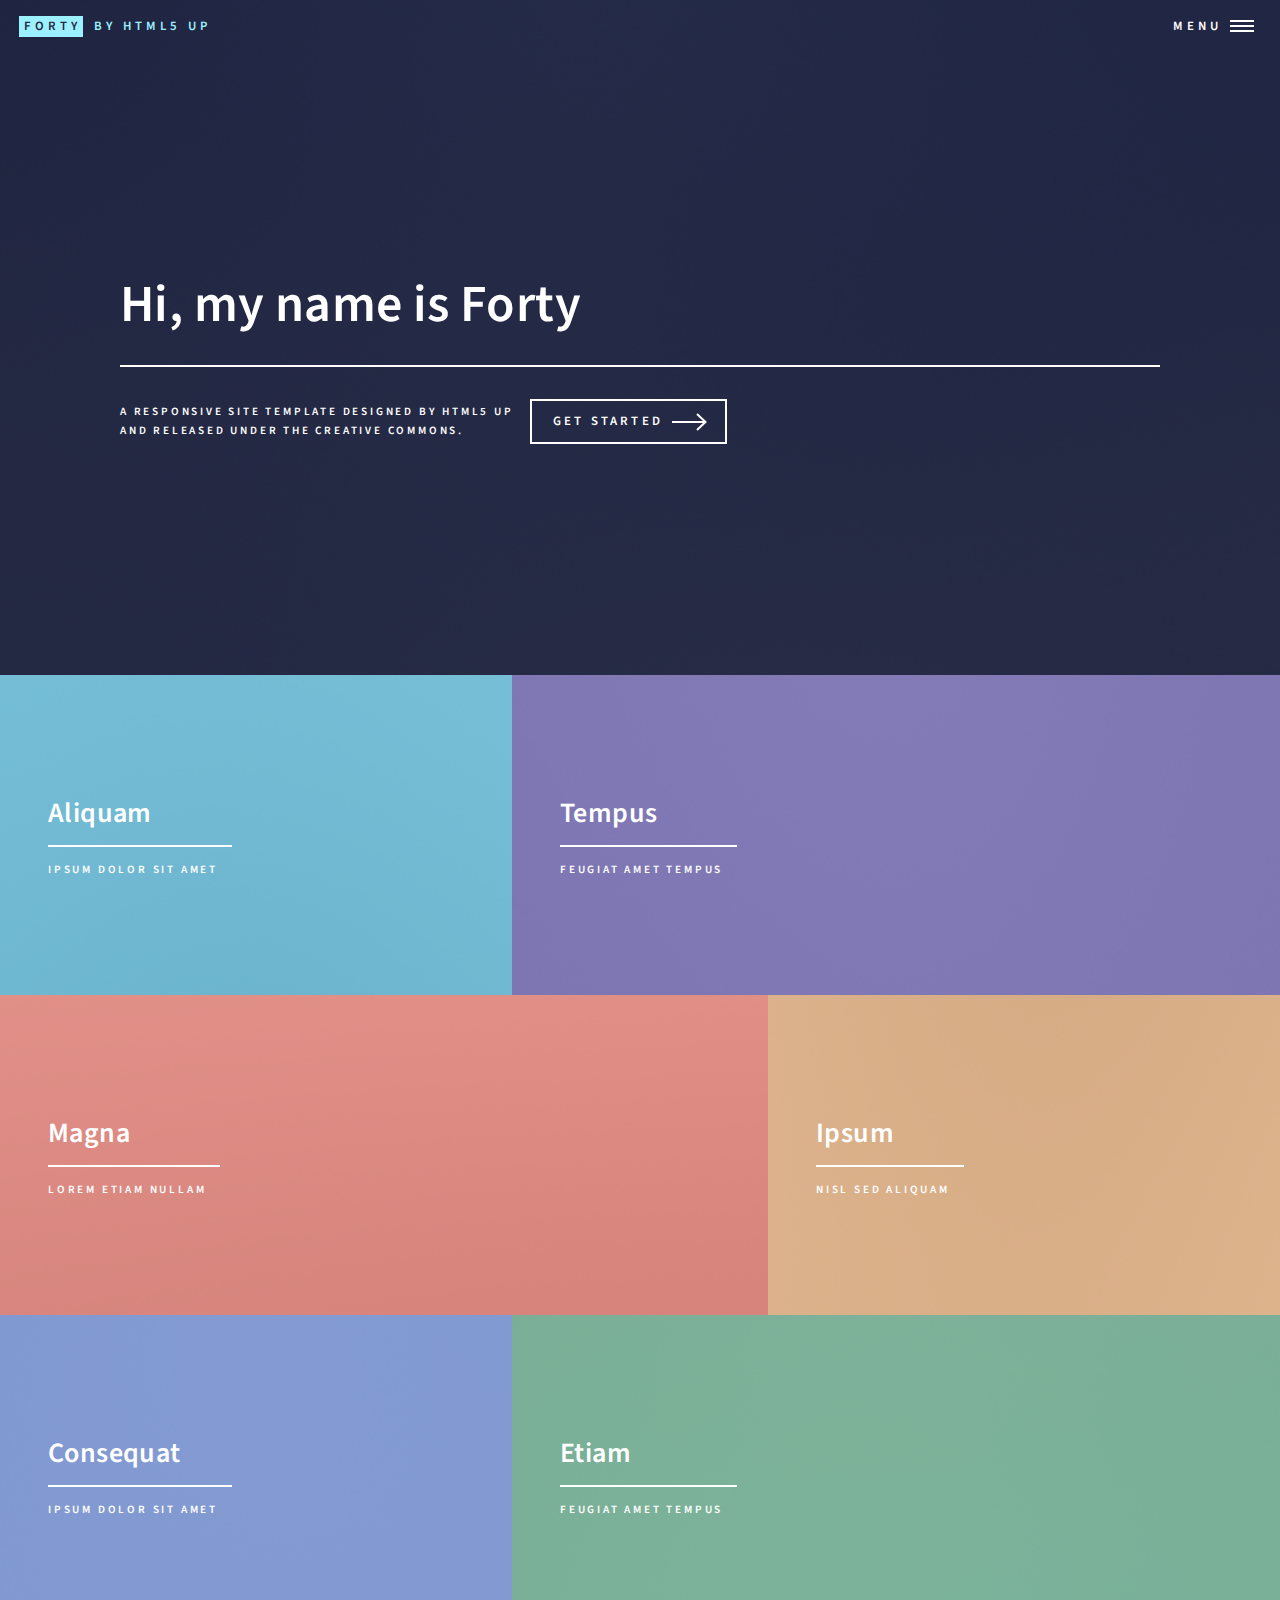
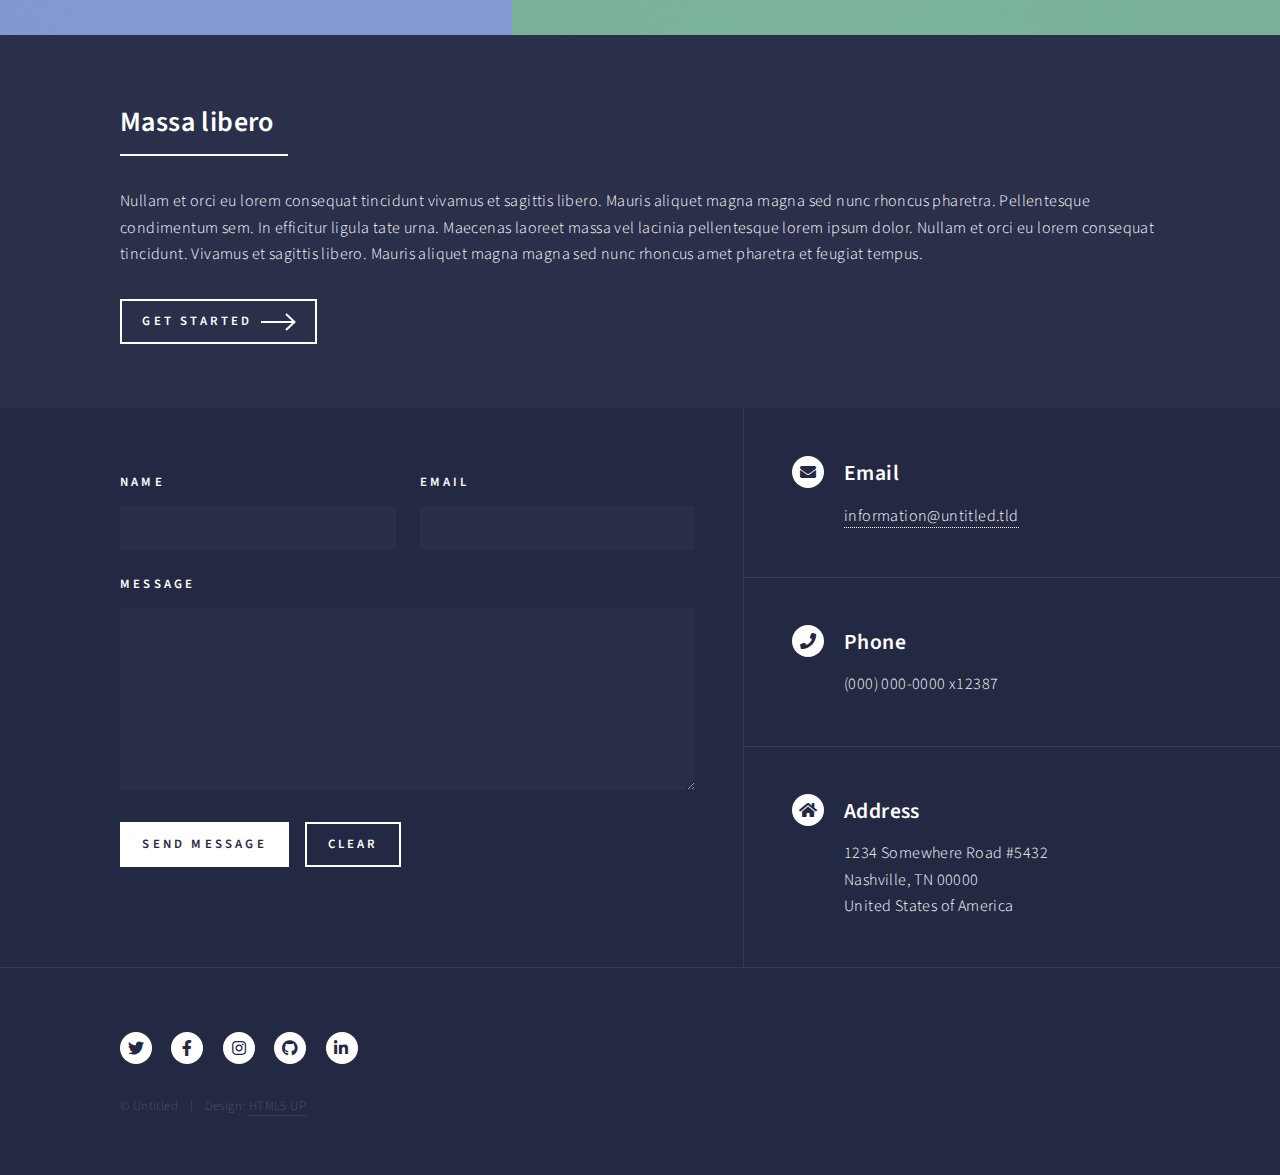
==== index.html @ 4ba2cfd0 "Add files via upload" ====
<!DOCTYPE HTML>
<!--
	Forty by HTML5 UP
	html5up.net | @ajlkn
	Free for personal and commercial use under the CCA 3.0 license (html5up.net/license)
-->
<html>
	<head>
		<title>Forty by HTML5 UP</title>
		<meta charset="utf-8" />
		<meta name="viewport" content="width=device-width, initial-scale=1, user-scalable=no" />
		<link rel="stylesheet" href="assets/css/main.css" />
		<noscript><link rel="stylesheet" href="assets/css/noscript.css" /></noscript>
	</head>
	<body class="is-preload">

		<!-- Wrapper -->
			<div id="wrapper">

				<!-- Header -->
					<header id="header" class="alt">
						<a href="index.html" class="logo"><strong>Forty</strong> <span>by HTML5 UP</span></a>
						<nav>
							<a href="#menu">Menu</a>
						</nav>
					</header>

				<!-- Menu -->
					<nav id="menu">
						<ul class="links">
							<li><a href="index.html">Home</a></li>
							<li><a href="landing.html">Landing</a></li>
							<li><a href="generic.html">Generic</a></li>
							<li><a href="elements.html">Elements</a></li>
						</ul>
						<ul class="actions stacked">
							<li><a href="#" class="button primary fit">Get Started</a></li>
							<li><a href="#" class="button fit">Log In</a></li>
						</ul>
					</nav>

				<!-- Banner -->
					<section id="banner" class="major">
						<div class="inner">
							<header class="major">
								<h1>Hi, my name is Forty</h1>
							</header>
							<div class="content">
								<p>A responsive site template designed by HTML5 UP<br />
								and released under the Creative Commons.</p>
								<ul class="actions">
									<li><a href="#one" class="button next scrolly">Get Started</a></li>
								</ul>
							</div>
						</div>
					</section>

				<!-- Main -->
					<div id="main">

						<!-- One -->
							<section id="one" class="tiles">
								<article>
									<span class="image">
										<img src="images/pic01.jpg" alt="" />
									</span>
									<header class="major">
										<h3><a href="landing.html" class="link">Aliquam</a></h3>
										<p>Ipsum dolor sit amet</p>
									</header>
								</article>
								<article>
									<span class="image">
										<img src="images/pic02.jpg" alt="" />
									</span>
									<header class="major">
										<h3><a href="landing.html" class="link">Tempus</a></h3>
										<p>feugiat amet tempus</p>
									</header>
								</article>
								<article>
									<span class="image">
										<img src="images/pic03.jpg" alt="" />
									</span>
									<header class="major">
										<h3><a href="landing.html" class="link">Magna</a></h3>
										<p>Lorem etiam nullam</p>
									</header>
								</article>
								<article>
									<span class="image">
										<img src="images/pic04.jpg" alt="" />
									</span>
									<header class="major">
										<h3><a href="landing.html" class="link">Ipsum</a></h3>
										<p>Nisl sed aliquam</p>
									</header>
								</article>
								<article>
									<span class="image">
										<img src="images/pic05.jpg" alt="" />
									</span>
									<header class="major">
										<h3><a href="landing.html" class="link">Consequat</a></h3>
										<p>Ipsum dolor sit amet</p>
									</header>
								</article>
								<article>
									<span class="image">
										<img src="images/pic06.jpg" alt="" />
									</span>
									<header class="major">
										<h3><a href="landing.html" class="link">Etiam</a></h3>
										<p>Feugiat amet tempus</p>
									</header>
								</article>
							</section>

						<!-- Two -->
							<section id="two">
								<div class="inner">
									<header class="major">
										<h2>Massa libero</h2>
									</header>
									<p>Nullam et orci eu lorem consequat tincidunt vivamus et sagittis libero. Mauris aliquet magna magna sed nunc rhoncus pharetra. Pellentesque condimentum sem. In efficitur ligula tate urna. Maecenas laoreet massa vel lacinia pellentesque lorem ipsum dolor. Nullam et orci eu lorem consequat tincidunt. Vivamus et sagittis libero. Mauris aliquet magna magna sed nunc rhoncus amet pharetra et feugiat tempus.</p>
									<ul class="actions">
										<li><a href="landing.html" class="button next">Get Started</a></li>
									</ul>
								</div>
							</section>

					</div>

				<!-- Contact -->
					<section id="contact">
						<div class="inner">
							<section>
								<form method="post" action="#">
									<div class="fields">
										<div class="field half">
											<label for="name">Name</label>
											<input type="text" name="name" id="name" />
										</div>
										<div class="field half">
											<label for="email">Email</label>
											<input type="text" name="email" id="email" />
										</div>
										<div class="field">
											<label for="message">Message</label>
											<textarea name="message" id="message" rows="6"></textarea>
										</div>
									</div>
									<ul class="actions">
										<li><input type="submit" value="Send Message" class="primary" /></li>
										<li><input type="reset" value="Clear" /></li>
									</ul>
								</form>
							</section>
							<section class="split">
								<section>
									<div class="contact-method">
										<span class="icon solid alt fa-envelope"></span>
										<h3>Email</h3>
										<a href="#">information@untitled.tld</a>
									</div>
								</section>
								<section>
									<div class="contact-method">
										<span class="icon solid alt fa-phone"></span>
										<h3>Phone</h3>
										<span>(000) 000-0000 x12387</span>
									</div>
								</section>
								<section>
									<div class="contact-method">
										<span class="icon solid alt fa-home"></span>
										<h3>Address</h3>
										<span>1234 Somewhere Road #5432<br />
										Nashville, TN 00000<br />
										United States of America</span>
									</div>
								</section>
							</section>
						</div>
					</section>

				<!-- Footer -->
					<footer id="footer">
						<div class="inner">
							<ul class="icons">
								<li><a href="#" class="icon brands alt fa-twitter"><span class="label">Twitter</span></a></li>
								<li><a href="#" class="icon brands alt fa-facebook-f"><span class="label">Facebook</span></a></li>
								<li><a href="#" class="icon brands alt fa-instagram"><span class="label">Instagram</span></a></li>
								<li><a href="#" class="icon brands alt fa-github"><span class="label">GitHub</span></a></li>
								<li><a href="#" class="icon brands alt fa-linkedin-in"><span class="label">LinkedIn</span></a></li>
							</ul>
							<ul class="copyright">
								<li>&copy; Untitled</li><li>Design: <a href="https://html5up.net">HTML5 UP</a></li>
							</ul>
						</div>
					</footer>

			</div>

		<!-- Scripts -->
			<script src="assets/js/jquery.min.js"></script>
			<script src="assets/js/jquery.scrolly.min.js"></script>
			<script src="assets/js/jquery.scrollex.min.js"></script>
			<script src="assets/js/browser.min.js"></script>
			<script src="assets/js/breakpoints.min.js"></script>
			<script src="assets/js/util.js"></script>
			<script src="assets/js/main.js"></script>

	</body>
</html>
---- assets/css/main.css ----
@import url(fontawesome-all.min.css);
@import url("https://fonts.googleapis.com/css?family=Source+Sans+Pro:300,300italic,600,600italic");

/*
	Forty by HTML5 UP
	html5up.net | @ajlkn
	Free for personal and commercial use under the CCA 3.0 license (html5up.net/license)
*/

html, body, div, span, applet, object,
iframe, h1, h2, h3, h4, h5, h6, p, blockquote,
pre, a, abbr, acronym, address, big, cite,
code, del, dfn, em, img, ins, kbd, q, s, samp,
small, strike, strong, sub, sup, tt, var, b,
u, i, center, dl, dt, dd, ol, ul, li, fieldset,
form, label, legend, table, caption, tbody,
tfoot, thead, tr, th, td, article, aside,
canvas, details, embed, figure, figcaption,
footer, header, hgroup, menu, nav, output, ruby,
section, summary, time, mark, audio, video {
	margin: 0;
	padding: 0;
	border: 0;
	font-size: 100%;
	font: inherit;
	vertical-align: baseline;}

article, aside, details, figcaption, figure,
footer, header, hgroup, menu, nav, section {
	display: block;}

body {
	line-height: 1;
}

ol, ul {
	list-style: none;
}

blockquote, q {
	quotes: none;
}

	blockquote:before, blockquote:after, q:before, q:after {
		content: '';
		content: none;
	}

table {
	border-collapse: collapse;
	border-spacing: 0;
}

body {
	-webkit-text-size-adjust: none;
}

mark {
	background-color: transparent;
	color: inherit;
}

input::-moz-focus-inner {
	border: 0;
	padding: 0;
}

input, select, textarea {
	-moz-appearance: none;
	-webkit-appearance: none;
	-ms-appearance: none;
	appearance: none;
}

/* Basic */

	@-ms-viewport {
		width: device-width;
	}

	body {
		-ms-overflow-style: scrollbar;
	}

	@media screen and (max-width: 480px) {

		html, body {
			min-width: 320px;
		}

	}

	html {
		box-sizing: border-box;
	}

	*, *:before, *:after {
		box-sizing: inherit;
	}

	body {
		background: #242943;
	}

		body.is-preload *, body.is-preload *:before, body.is-preload *:after {
			-moz-animation: none !important;
			-webkit-animation: none !important;
			-ms-animation: none !important;
			animation: none !important;
			-moz-transition: none !important;
			-webkit-transition: none !important;
			-ms-transition: none !important;
			transition: none !important;
		}

/* Type */

	body, input, select, textarea {
		color: #ffffff;
		font-family: "Source Sans Pro", Helvetica, sans-serif;
		font-size: 17pt;
		font-weight: 300;
		letter-spacing: 0.025em;
		line-height: 1.65;
	}

		@media screen and (max-width: 1680px) {

			body, input, select, textarea {
				font-size: 14pt;
			}

		}

		@media screen and (max-width: 1280px) {

			body, input, select, textarea {
				font-size: 12pt;
			}

		}

		@media screen and (max-width: 360px) {

			body, input, select, textarea {
				font-size: 11pt;
			}

		}

	a {
		-moz-transition: color 0.2s ease-in-out, border-bottom-color 0.2s ease-in-out;
		-webkit-transition: color 0.2s ease-in-out, border-bottom-color 0.2s ease-in-out;
		-ms-transition: color 0.2s ease-in-out, border-bottom-color 0.2s ease-in-out;
		transition: color 0.2s ease-in-out, border-bottom-color 0.2s ease-in-out;
		border-bottom: dotted 1px;
		color: inherit;
		text-decoration: none;
	}

		a:hover {
			border-bottom-color: transparent;
			color: #9bf1ff !important;
		}

		a:active {
			color: #53e3fb !important;
		}

	strong, b {
		color: #ffffff;
		font-weight: 600;
	}

	em, i {
		font-style: italic;
	}

	p {
		margin: 0 0 2em 0;
	}

	h1, h2, h3, h4, h5, h6 {
		color: #ffffff;
		font-weight: 600;
		line-height: 1.65;
		margin: 0 0 1em 0;
	}

		h1 a, h2 a, h3 a, h4 a, h5 a, h6 a {
			color: inherit;
			border-bottom: 0;
		}

	h1 {
		font-size: 2.5em;
	}

	h2 {
		font-size: 1.75em;
	}

	h3 {
		font-size: 1.35em;
	}

	h4 {
		font-size: 1.1em;
	}

	h5 {
		font-size: 0.9em;
	}

	h6 {
		font-size: 0.7em;
	}

	@media screen and (max-width: 736px) {

		h1 {
			font-size: 2em;
		}

		h2 {
			font-size: 1.5em;
		}

		h3 {
			font-size: 1.25em;
		}

	}

	sub {
		font-size: 0.8em;
		position: relative;
		top: 0.5em;
	}

	sup {
		font-size: 0.8em;
		position: relative;
		top: -0.5em;
	}

	blockquote {
		border-left: solid 4px rgba(212, 212, 255, 0.1);
		font-style: italic;
		margin: 0 0 2em 0;
		padding: 0.5em 0 0.5em 2em;
	}

	code {
		background: rgba(212, 212, 255, 0.035);
		font-family: "Courier New", monospace;
		font-size: 0.9em;
		margin: 0 0.25em;
		padding: 0.25em 0.65em;
	}

	pre {
		-webkit-overflow-scrolling: touch;
		font-family: "Courier New", monospace;
		font-size: 0.9em;
		margin: 0 0 2em 0;
	}

		pre code {
			display: block;
			line-height: 1.75;
			padding: 1em 1.5em;
			overflow-x: auto;
		}

	hr {
		border: 0;
		border-bottom: solid 1px rgba(212, 212, 255, 0.1);
		margin: 2em 0;
	}

		hr.major {
			margin: 3em 0;
		}

	.align-left {
		text-align: left;
	}

	.align-center {
		text-align: center;
	}

	.align-right {
		text-align: right;
	}

/* Row */

	.row {
		display: flex;
		flex-wrap: wrap;
		box-sizing: border-box;
		align-items: stretch;
	}

		.row > * {
			box-sizing: border-box;
		}

		.row.gtr-uniform > * > :last-child {
			margin-bottom: 0;
		}

		.row.aln-left {
			justify-content: flex-start;
		}

		.row.aln-center {
			justify-content: center;
		}

		.row.aln-right {
			justify-content: flex-end;
		}

		.row.aln-top {
			align-items: flex-start;
		}

		.row.aln-middle {
			align-items: center;
		}

		.row.aln-bottom {
			align-items: flex-end;
		}

		.row > .imp {
			order: -1;
		}

		.row > .col-1 {
			width: 8.33333%;
		}

		.row > .off-1 {
			margin-left: 8.33333%;
		}

		.row > .col-2 {
			width: 16.66667%;
		}

		.row > .off-2 {
			margin-left: 16.66667%;
		}

		.row > .col-3 {
			width: 25%;
		}

		.row > .off-3 {
			margin-left: 25%;
		}

		.row > .col-4 {
			width: 33.33333%;
		}

		.row > .off-4 {
			margin-left: 33.33333%;
		}

		.row > .col-5 {
			width: 41.66667%;
		}

		.row > .off-5 {
			margin-left: 41.66667%;
		}

		.row > .col-6 {
			width: 50%;
		}

		.row > .off-6 {
			margin-left: 50%;
		}

		.row > .col-7 {
			width: 58.33333%;
		}

		.row > .off-7 {
			margin-left: 58.33333%;
		}

		.row > .col-8 {
			width: 66.66667%;
		}

		.row > .off-8 {
			margin-left: 66.66667%;
		}

		.row > .col-9 {
			width: 75%;
		}

		.row > .off-9 {
			margin-left: 75%;
		}

		.row > .col-10 {
			width: 83.33333%;
		}

		.row > .off-10 {
			margin-left: 83.33333%;
		}

		.row > .col-11 {
			width: 91.66667%;
		}

		.row > .off-11 {
			margin-left: 91.66667%;
		}

		.row > .col-12 {
			width: 100%;
		}

		.row > .off-12 {
			margin-left: 100%;
		}

		.row.gtr-0 {
			margin-top: 0;
			margin-left: 0em;
		}

			.row.gtr-0 > * {
				padding: 0 0 0 0em;
			}

			.row.gtr-0.gtr-uniform {
				margin-top: 0em;
			}

				.row.gtr-0.gtr-uniform > * {
					padding-top: 0em;
				}

		.row.gtr-25 {
			margin-top: 0;
			margin-left: -0.5em;
		}

			.row.gtr-25 > * {
				padding: 0 0 0 0.5em;
			}

			.row.gtr-25.gtr-uniform {
				margin-top: -0.5em;
			}

				.row.gtr-25.gtr-uniform > * {
					padding-top: 0.5em;
				}

		.row.gtr-50 {
			margin-top: 0;
			margin-left: -1em;
		}

			.row.gtr-50 > * {
				padding: 0 0 0 1em;
			}

			.row.gtr-50.gtr-uniform {
				margin-top: -1em;
			}

				.row.gtr-50.gtr-uniform > * {
					padding-top: 1em;
				}

		.row {
			margin-top: 0;
			margin-left: -2em;
		}

			.row > * {
				padding: 0 0 0 2em;
			}

			.row.gtr-uniform {
				margin-top: -2em;
			}

				.row.gtr-uniform > * {
					padding-top: 2em;
				}

		.row.gtr-150 {
			margin-top: 0;
			margin-left: -3em;
		}

			.row.gtr-150 > * {
				padding: 0 0 0 3em;
			}

			.row.gtr-150.gtr-uniform {
				margin-top: -3em;
			}

				.row.gtr-150.gtr-uniform > * {
					padding-top: 3em;
				}

		.row.gtr-200 {
			margin-top: 0;
			margin-left: -4em;
		}

			.row.gtr-200 > * {
				padding: 0 0 0 4em;
			}

			.row.gtr-200.gtr-uniform {
				margin-top: -4em;
			}

				.row.gtr-200.gtr-uniform > * {
					padding-top: 4em;
				}

		@media screen and (max-width: 1680px) {

			.row {
				display: flex;
				flex-wrap: wrap;
				box-sizing: border-box;
				align-items: stretch;
			}

				.row > * {
					box-sizing: border-box;
				}

				.row.gtr-uniform > * > :last-child {
					margin-bottom: 0;
				}

				.row.aln-left {
					justify-content: flex-start;
				}

				.row.aln-center {
					justify-content: center;
				}

				.row.aln-right {
					justify-content: flex-end;
				}

				.row.aln-top {
					align-items: flex-start;
				}

				.row.aln-middle {
					align-items: center;
				}

				.row.aln-bottom {
					align-items: flex-end;
				}

				.row > .imp-xlarge {
					order: -1;
				}

				.row > .col-1-xlarge {
					width: 8.33333%;
				}

				.row > .off-1-xlarge {
					margin-left: 8.33333%;
				}

				.row > .col-2-xlarge {
					width: 16.66667%;
				}

				.row > .off-2-xlarge {
					margin-left: 16.66667%;
				}

				.row > .col-3-xlarge {
					width: 25%;
				}

				.row > .off-3-xlarge {
					margin-left: 25%;
				}

				.row > .col-4-xlarge {
					width: 33.33333%;
				}

				.row > .off-4-xlarge {
					margin-left: 33.33333%;
				}

				.row > .col-5-xlarge {
					width: 41.66667%;
				}

				.row > .off-5-xlarge {
					margin-left: 41.66667%;
				}

				.row > .col-6-xlarge {
					width: 50%;
				}

				.row > .off-6-xlarge {
					margin-left: 50%;
				}

				.row > .col-7-xlarge {
					width: 58.33333%;
				}

				.row > .off-7-xlarge {
					margin-left: 58.33333%;
				}

				.row > .col-8-xlarge {
					width: 66.66667%;
				}

				.row > .off-8-xlarge {
					margin-left: 66.66667%;
				}

				.row > .col-9-xlarge {
					width: 75%;
				}

				.row > .off-9-xlarge {
					margin-left: 75%;
				}

				.row > .col-10-xlarge {
					width: 83.33333%;
				}

				.row > .off-10-xlarge {
					margin-left: 83.33333%;
				}

				.row > .col-11-xlarge {
					width: 91.66667%;
				}

				.row > .off-11-xlarge {
					margin-left: 91.66667%;
				}

				.row > .col-12-xlarge {
					width: 100%;
				}

				.row > .off-12-xlarge {
					margin-left: 100%;
				}

				.row.gtr-0 {
					margin-top: 0;
					margin-left: 0em;
				}

					.row.gtr-0 > * {
						padding: 0 0 0 0em;
					}

					.row.gtr-0.gtr-uniform {
						margin-top: 0em;
					}

						.row.gtr-0.gtr-uniform > * {
							padding-top: 0em;
						}

				.row.gtr-25 {
					margin-top: 0;
					margin-left: -0.5em;
				}

					.row.gtr-25 > * {
						padding: 0 0 0 0.5em;
					}

					.row.gtr-25.gtr-uniform {
						margin-top: -0.5em;
					}

						.row.gtr-25.gtr-uniform > * {
							padding-top: 0.5em;
						}

				.row.gtr-50 {
					margin-top: 0;
					margin-left: -1em;
				}

					.row.gtr-50 > * {
						padding: 0 0 0 1em;
					}

					.row.gtr-50.gtr-uniform {
						margin-top: -1em;
					}

						.row.gtr-50.gtr-uniform > * {
							padding-top: 1em;
						}

				.row {
					margin-top: 0;
					margin-left: -2em;
				}

					.row > * {
						padding: 0 0 0 2em;
					}

					.row.gtr-uniform {
						margin-top: -2em;
					}

						.row.gtr-uniform > * {
							padding-top: 2em;
						}

				.row.gtr-150 {
					margin-top: 0;
					margin-left: -3em;
				}

					.row.gtr-150 > * {
						padding: 0 0 0 3em;
					}

					.row.gtr-150.gtr-uniform {
						margin-top: -3em;
					}

						.row.gtr-150.gtr-uniform > * {
							padding-top: 3em;
						}

				.row.gtr-200 {
					margin-top: 0;
					margin-left: -4em;
				}

					.row.gtr-200 > * {
						padding: 0 0 0 4em;
					}

					.row.gtr-200.gtr-uniform {
						margin-top: -4em;
					}

						.row.gtr-200.gtr-uniform > * {
							padding-top: 4em;
						}

		}

		@media screen and (max-width: 1280px) {

			.row {
				display: flex;
				flex-wrap: wrap;
				box-sizing: border-box;
				align-items: stretch;
			}

				.row > * {
					box-sizing: border-box;
				}

				.row.gtr-uniform > * > :last-child {
					margin-bottom: 0;
				}

				.row.aln-left {
					justify-content: flex-start;
				}

				.row.aln-center {
					justify-content: center;
				}

				.row.aln-right {
					justify-content: flex-end;
				}

				.row.aln-top {
					align-items: flex-start;
				}

				.row.aln-middle {
					align-items: center;
				}

				.row.aln-bottom {
					align-items: flex-end;
				}

				.row > .imp-large {
					order: -1;
				}

				.row > .col-1-large {
					width: 8.33333%;
				}

				.row > .off-1-large {
					margin-left: 8.33333%;
				}

				.row > .col-2-large {
					width: 16.66667%;
				}

				.row > .off-2-large {
					margin-left: 16.66667%;
				}

				.row > .col-3-large {
					width: 25%;
				}

				.row > .off-3-large {
					margin-left: 25%;
				}

				.row > .col-4-large {
					width: 33.33333%;
				}

				.row > .off-4-large {
					margin-left: 33.33333%;
				}

				.row > .col-5-large {
					width: 41.66667%;
				}

				.row > .off-5-large {
					margin-left: 41.66667%;
				}

				.row > .col-6-large {
					width: 50%;
				}

				.row > .off-6-large {
					margin-left: 50%;
				}

				.row > .col-7-large {
					width: 58.33333%;
				}

				.row > .off-7-large {
					margin-left: 58.33333%;
				}

				.row > .col-8-large {
					width: 66.66667%;
				}

				.row > .off-8-large {
					margin-left: 66.66667%;
				}

				.row > .col-9-large {
					width: 75%;
				}

				.row > .off-9-large {
					margin-left: 75%;
				}

				.row > .col-10-large {
					width: 83.33333%;
				}

				.row > .off-10-large {
					margin-left: 83.33333%;
				}

				.row > .col-11-large {
					width: 91.66667%;
				}

				.row > .off-11-large {
					margin-left: 91.66667%;
				}

				.row > .col-12-large {
					width: 100%;
				}

				.row > .off-12-large {
					margin-left: 100%;
				}

				.row.gtr-0 {
					margin-top: 0;
					margin-left: 0em;
				}

					.row.gtr-0 > * {
						padding: 0 0 0 0em;
					}

					.row.gtr-0.gtr-uniform {
						margin-top: 0em;
					}

						.row.gtr-0.gtr-uniform > * {
							padding-top: 0em;
						}

				.row.gtr-25 {
					margin-top: 0;
					margin-left: -0.375em;
				}

					.row.gtr-25 > * {
						padding: 0 0 0 0.375em;
					}

					.row.gtr-25.gtr-uniform {
						margin-top: -0.375em;
					}

						.row.gtr-25.gtr-uniform > * {
							padding-top: 0.375em;
						}

				.row.gtr-50 {
					margin-top: 0;
					margin-left: -0.75em;
				}

					.row.gtr-50 > * {
						padding: 0 0 0 0.75em;
					}

					.row.gtr-50.gtr-uniform {
						margin-top: -0.75em;
					}

						.row.gtr-50.gtr-uniform > * {
							padding-top: 0.75em;
						}

				.row {
					margin-top: 0;
					margin-left: -1.5em;
				}

					.row > * {
						padding: 0 0 0 1.5em;
					}

					.row.gtr-uniform {
						margin-top: -1.5em;
					}

						.row.gtr-uniform > * {
							padding-top: 1.5em;
						}

				.row.gtr-150 {
					margin-top: 0;
					margin-left: -2.25em;
				}

					.row.gtr-150 > * {
						padding: 0 0 0 2.25em;
					}

					.row.gtr-150.gtr-uniform {
						margin-top: -2.25em;
					}

						.row.gtr-150.gtr-uniform > * {
							padding-top: 2.25em;
						}

				.row.gtr-200 {
					margin-top: 0;
					margin-left: -3em;
				}

					.row.gtr-200 > * {
						padding: 0 0 0 3em;
					}

					.row.gtr-200.gtr-uniform {
						margin-top: -3em;
					}

						.row.gtr-200.gtr-uniform > * {
							padding-top: 3em;
						}

		}

		@media screen and (max-width: 980px) {

			.row {
				display: flex;
				flex-wrap: wrap;
				box-sizing: border-box;
				align-items: stretch;
			}

				.row > * {
					box-sizing: border-box;
				}

				.row.gtr-uniform > * > :last-child {
					margin-bottom: 0;
				}

				.row.aln-left {
					justify-content: flex-start;
				}

				.row.aln-center {
					justify-content: center;
				}

				.row.aln-right {
					justify-content: flex-end;
				}

				.row.aln-top {
					align-items: flex-start;
				}

				.row.aln-middle {
					align-items: center;
				}

				.row.aln-bottom {
					align-items: flex-end;
				}

				.row > .imp-medium {
					order: -1;
				}

				.row > .col-1-medium {
					width: 8.33333%;
				}

				.row > .off-1-medium {
					margin-left: 8.33333%;
				}

				.row > .col-2-medium {
					width: 16.66667%;
				}

				.row > .off-2-medium {
					margin-left: 16.66667%;
				}

				.row > .col-3-medium {
					width: 25%;
				}

				.row > .off-3-medium {
					margin-left: 25%;
				}

				.row > .col-4-medium {
					width: 33.33333%;
				}

				.row > .off-4-medium {
					margin-left: 33.33333%;
				}

				.row > .col-5-medium {
					width: 41.66667%;
				}

				.row > .off-5-medium {
					margin-left: 41.66667%;
				}

				.row > .col-6-medium {
					width: 50%;
				}

				.row > .off-6-medium {
					margin-left: 50%;
				}

				.row > .col-7-medium {
					width: 58.33333%;
				}

				.row > .off-7-medium {
					margin-left: 58.33333%;
				}

				.row > .col-8-medium {
					width: 66.66667%;
				}

				.row > .off-8-medium {
					margin-left: 66.66667%;
				}

				.row > .col-9-medium {
					width: 75%;
				}

				.row > .off-9-medium {
					margin-left: 75%;
				}

				.row > .col-10-medium {
					width: 83.33333%;
				}

				.row > .off-10-medium {
					margin-left: 83.33333%;
				}

				.row > .col-11-medium {
					width: 91.66667%;
				}

				.row > .off-11-medium {
					margin-left: 91.66667%;
				}

				.row > .col-12-medium {
					width: 100%;
				}

				.row > .off-12-medium {
					margin-left: 100%;
				}

				.row.gtr-0 {
					margin-top: 0;
					margin-left: 0em;
				}

					.row.gtr-0 > * {
						padding: 0 0 0 0em;
					}

					.row.gtr-0.gtr-uniform {
						margin-top: 0em;
					}

						.row.gtr-0.gtr-uniform > * {
							padding-top: 0em;
						}

				.row.gtr-25 {
					margin-top: 0;
					margin-left: -0.375em;
				}

					.row.gtr-25 > * {
						padding: 0 0 0 0.375em;
					}

					.row.gtr-25.gtr-uniform {
						margin-top: -0.375em;
					}

						.row.gtr-25.gtr-uniform > * {
							padding-top: 0.375em;
						}

				.row.gtr-50 {
					margin-top: 0;
					margin-left: -0.75em;
				}

					.row.gtr-50 > * {
						padding: 0 0 0 0.75em;
					}

					.row.gtr-50.gtr-uniform {
						margin-top: -0.75em;
					}

						.row.gtr-50.gtr-uniform > * {
							padding-top: 0.75em;
						}

				.row {
					margin-top: 0;
					margin-left: -1.5em;
				}

					.row > * {
						padding: 0 0 0 1.5em;
					}

					.row.gtr-uniform {
						margin-top: -1.5em;
					}

						.row.gtr-uniform > * {
							padding-top: 1.5em;
						}

				.row.gtr-150 {
					margin-top: 0;
					margin-left: -2.25em;
				}

					.row.gtr-150 > * {
						padding: 0 0 0 2.25em;
					}

					.row.gtr-150.gtr-uniform {
						margin-top: -2.25em;
					}

						.row.gtr-150.gtr-uniform > * {
							padding-top: 2.25em;
						}

				.row.gtr-200 {
					margin-top: 0;
					margin-left: -3em;
				}

					.row.gtr-200 > * {
						padding: 0 0 0 3em;
					}

					.row.gtr-200.gtr-uniform {
						margin-top: -3em;
					}

						.row.gtr-200.gtr-uniform > * {
							padding-top: 3em;
						}

		}

		@media screen and (max-width: 736px) {

			.row {
				display: flex;
				flex-wrap: wrap;
				box-sizing: border-box;
				align-items: stretch;
			}

				.row > * {
					box-sizing: border-box;
				}

				.row.gtr-uniform > * > :last-child {
					margin-bottom: 0;
				}

				.row.aln-left {
					justify-content: flex-start;
				}

				.row.aln-center {
					justify-content: center;
				}

				.row.aln-right {
					justify-content: flex-end;
				}

				.row.aln-top {
					align-items: flex-start;
				}

				.row.aln-middle {
					align-items: center;
				}

				.row.aln-bottom {
					align-items: flex-end;
				}

				.row > .imp-small {
					order: -1;
				}

				.row > .col-1-small {
					width: 8.33333%;
				}

				.row > .off-1-small {
					margin-left: 8.33333%;
				}

				.row > .col-2-small {
					width: 16.66667%;
				}

				.row > .off-2-small {
					margin-left: 16.66667%;
				}

				.row > .col-3-small {
					width: 25%;
				}

				.row > .off-3-small {
					margin-left: 25%;
				}

				.row > .col-4-small {
					width: 33.33333%;
				}

				.row > .off-4-small {
					margin-left: 33.33333%;
				}

				.row > .col-5-small {
					width: 41.66667%;
				}

				.row > .off-5-small {
					margin-left: 41.66667%;
				}

				.row > .col-6-small {
					width: 50%;
				}

				.row > .off-6-small {
					margin-left: 50%;
				}

				.row > .col-7-small {
					width: 58.33333%;
				}

				.row > .off-7-small {
					margin-left: 58.33333%;
				}

				.row > .col-8-small {
					width: 66.66667%;
				}

				.row > .off-8-small {
					margin-left: 66.66667%;
				}

				.row > .col-9-small {
					width: 75%;
				}

				.row > .off-9-small {
					margin-left: 75%;
				}

				.row > .col-10-small {
					width: 83.33333%;
				}

				.row > .off-10-small {
					margin-left: 83.33333%;
				}

				.row > .col-11-small {
					width: 91.66667%;
				}

				.row > .off-11-small {
					margin-left: 91.66667%;
				}

				.row > .col-12-small {
					width: 100%;
				}

				.row > .off-12-small {
					margin-left: 100%;
				}

				.row.gtr-0 {
					margin-top: 0;
					margin-left: 0em;
				}

					.row.gtr-0 > * {
						padding: 0 0 0 0em;
					}

					.row.gtr-0.gtr-uniform {
						margin-top: 0em;
					}

						.row.gtr-0.gtr-uniform > * {
							padding-top: 0em;
						}

				.row.gtr-25 {
					margin-top: 0;
					margin-left: -0.3125em;
				}

					.row.gtr-25 > * {
						padding: 0 0 0 0.3125em;
					}

					.row.gtr-25.gtr-uniform {
						margin-top: -0.3125em;
					}

						.row.gtr-25.gtr-uniform > * {
							padding-top: 0.3125em;
						}

				.row.gtr-50 {
					margin-top: 0;
					margin-left: -0.625em;
				}

					.row.gtr-50 > * {
						padding: 0 0 0 0.625em;
					}

					.row.gtr-50.gtr-uniform {
						margin-top: -0.625em;
					}

						.row.gtr-50.gtr-uniform > * {
							padding-top: 0.625em;
						}

				.row {
					margin-top: 0;
					margin-left: -1.25em;
				}

					.row > * {
						padding: 0 0 0 1.25em;
					}

					.row.gtr-uniform {
						margin-top: -1.25em;
					}

						.row.gtr-uniform > * {
							padding-top: 1.25em;
						}

				.row.gtr-150 {
					margin-top: 0;
					margin-left: -1.875em;
				}

					.row.gtr-150 > * {
						padding: 0 0 0 1.875em;
					}

					.row.gtr-150.gtr-uniform {
						margin-top: -1.875em;
					}

						.row.gtr-150.gtr-uniform > * {
							padding-top: 1.875em;
						}

				.row.gtr-200 {
					margin-top: 0;
					margin-left: -2.5em;
				}

					.row.gtr-200 > * {
						padding: 0 0 0 2.5em;
					}

					.row.gtr-200.gtr-uniform {
						margin-top: -2.5em;
					}

						.row.gtr-200.gtr-uniform > * {
							padding-top: 2.5em;
						}

		}

		@media screen and (max-width: 480px) {

			.row {
				display: flex;
				flex-wrap: wrap;
				box-sizing: border-box;
				align-items: stretch;
			}

				.row > * {
					box-sizing: border-box;
				}

				.row.gtr-uniform > * > :last-child {
					margin-bottom: 0;
				}

				.row.aln-left {
					justify-content: flex-start;
				}

				.row.aln-center {
					justify-content: center;
				}

				.row.aln-right {
					justify-content: flex-end;
				}

				.row.aln-top {
					align-items: flex-start;
				}

				.row.aln-middle {
					align-items: center;
				}

				.row.aln-bottom {
					align-items: flex-end;
				}

				.row > .imp-xsmall {
					order: -1;
				}

				.row > .col-1-xsmall {
					width: 8.33333%;
				}

				.row > .off-1-xsmall {
					margin-left: 8.33333%;
				}

				.row > .col-2-xsmall {
					width: 16.66667%;
				}

				.row > .off-2-xsmall {
					margin-left: 16.66667%;
				}

				.row > .col-3-xsmall {
					width: 25%;
				}

				.row > .off-3-xsmall {
					margin-left: 25%;
				}

				.row > .col-4-xsmall {
					width: 33.33333%;
				}

				.row > .off-4-xsmall {
					margin-left: 33.33333%;
				}

				.row > .col-5-xsmall {
					width: 41.66667%;
				}

				.row > .off-5-xsmall {
					margin-left: 41.66667%;
				}

				.row > .col-6-xsmall {
					width: 50%;
				}

				.row > .off-6-xsmall {
					margin-left: 50%;
				}

				.row > .col-7-xsmall {
					width: 58.33333%;
				}

				.row > .off-7-xsmall {
					margin-left: 58.33333%;
				}

				.row > .col-8-xsmall {
					width: 66.66667%;
				}

				.row > .off-8-xsmall {
					margin-left: 66.66667%;
				}

				.row > .col-9-xsmall {
					width: 75%;
				}

				.row > .off-9-xsmall {
					margin-left: 75%;
				}

				.row > .col-10-xsmall {
					width: 83.33333%;
				}

				.row > .off-10-xsmall {
					margin-left: 83.33333%;
				}

				.row > .col-11-xsmall {
					width: 91.66667%;
				}

				.row > .off-11-xsmall {
					margin-left: 91.66667%;
				}

				.row > .col-12-xsmall {
					width: 100%;
				}

				.row > .off-12-xsmall {
					margin-left: 100%;
				}

				.row.gtr-0 {
					margin-top: 0;
					margin-left: 0em;
				}

					.row.gtr-0 > * {
						padding: 0 0 0 0em;
					}

					.row.gtr-0.gtr-uniform {
						margin-top: 0em;
					}

						.row.gtr-0.gtr-uniform > * {
							padding-top: 0em;
						}

				.row.gtr-25 {
					margin-top: 0;
					margin-left: -0.3125em;
				}

					.row.gtr-25 > * {
						padding: 0 0 0 0.3125em;
					}

					.row.gtr-25.gtr-uniform {
						margin-top: -0.3125em;
					}

						.row.gtr-25.gtr-uniform > * {
							padding-top: 0.3125em;
						}

				.row.gtr-50 {
					margin-top: 0;
					margin-left: -0.625em;
				}

					.row.gtr-50 > * {
						padding: 0 0 0 0.625em;
					}

					.row.gtr-50.gtr-uniform {
						margin-top: -0.625em;
					}

						.row.gtr-50.gtr-uniform > * {
							padding-top: 0.625em;
						}

				.row {
					margin-top: 0;
					margin-left: -1.25em;
				}

					.row > * {
						padding: 0 0 0 1.25em;
					}

					.row.gtr-uniform {
						margin-top: -1.25em;
					}

						.row.gtr-uniform > * {
							padding-top: 1.25em;
						}

				.row.gtr-150 {
					margin-top: 0;
					margin-left: -1.875em;
				}

					.row.gtr-150 > * {
						padding: 0 0 0 1.875em;
					}

					.row.gtr-150.gtr-uniform {
						margin-top: -1.875em;
					}

						.row.gtr-150.gtr-uniform > * {
							padding-top: 1.875em;
						}

				.row.gtr-200 {
					margin-top: 0;
					margin-left: -2.5em;
				}

					.row.gtr-200 > * {
						padding: 0 0 0 2.5em;
					}

					.row.gtr-200.gtr-uniform {
						margin-top: -2.5em;
					}

						.row.gtr-200.gtr-uniform > * {
							padding-top: 2.5em;
						}

		}

/* Section/Article */

	section.special, article.special {
		text-align: center;
	}

	header.major {
		width: -moz-max-content;
		width: -webkit-max-content;
		width: -ms-max-content;
		width: max-content;
		margin-bottom: 2em;
	}

		header.major > :first-child {
			margin-bottom: 0;
			width: calc(100% + 0.5em);
		}

			header.major > :first-child:after {
				content: '';
				background-color: #ffffff;
				display: block;
				height: 2px;
				margin: 0.325em 0 0.5em 0;
				width: 100%;
			}

		header.major > p {
			font-size: 0.7em;
			font-weight: 600;
			letter-spacing: 0.25em;
			margin-bottom: 0;
			text-transform: uppercase;
		}

		body.is-ie header.major > :first-child:after {
			max-width: 9em;
		}

		body.is-ie header.major > h1:after {
			max-width: 100% !important;
		}

	@media screen and (max-width: 736px) {

		header.major > p br {
			display: none;
		}

	}

/* Form */

	form {
		margin: 0 0 2em 0;
	}

		form > :last-child {
			margin-bottom: 0;
		}

		form > .fields {
			display: -moz-flex;
			display: -webkit-flex;
			display: -ms-flex;
			display: flex;
			-moz-flex-wrap: wrap;
			-webkit-flex-wrap: wrap;
			-ms-flex-wrap: wrap;
			flex-wrap: wrap;
			width: calc(100% + 3em);
			margin: -1.5em 0 2em -1.5em;
		}

			form > .fields > .field {
				-moz-flex-grow: 0;
				-webkit-flex-grow: 0;
				-ms-flex-grow: 0;
				flex-grow: 0;
				-moz-flex-shrink: 0;
				-webkit-flex-shrink: 0;
				-ms-flex-shrink: 0;
				flex-shrink: 0;
				padding: 1.5em 0 0 1.5em;
				width: calc(100% - 1.5em);
			}

				form > .fields > .field.half {
					width: calc(50% - 0.75em);
				}

				form > .fields > .field.third {
					width: calc(100%/3 - 0.5em);
				}

				form > .fields > .field.quarter {
					width: calc(25% - 0.375em);
				}

		@media screen and (max-width: 480px) {

			form > .fields {
				width: calc(100% + 3em);
				margin: -1.5em 0 2em -1.5em;
			}

				form > .fields > .field {
					padding: 1.5em 0 0 1.5em;
					width: calc(100% - 1.5em);
				}

					form > .fields > .field.half {
						width: calc(100% - 1.5em);
					}

					form > .fields > .field.third {
						width: calc(100% - 1.5em);
					}

					form > .fields > .field.quarter {
						width: calc(100% - 1.5em);
					}

		}

	label {
		color: #ffffff;
		display: block;
		font-size: 0.8em;
		font-weight: 600;
		letter-spacing: 0.25em;
		margin: 0 0 1em 0;
		text-transform: uppercase;
	}

	input[type="text"],
	input[type="password"],
	input[type="email"],
	input[type="tel"],
	input[type="search"],
	input[type="url"],
	select,
	textarea {
		-moz-appearance: none;
		-webkit-appearance: none;
		-ms-appearance: none;
		appearance: none;
		background: rgba(212, 212, 255, 0.035);
		border: none;
		border-radius: 0;
		color: inherit;
		display: block;
		outline: 0;
		padding: 0 1em;
		text-decoration: none;
		width: 100%;
	}

		input[type="text"]:invalid,
		input[type="password"]:invalid,
		input[type="email"]:invalid,
		input[type="tel"]:invalid,
		input[type="search"]:invalid,
		input[type="url"]:invalid,
		select:invalid,
		textarea:invalid {
			box-shadow: none;
		}

		input[type="text"]:focus,
		input[type="password"]:focus,
		input[type="email"]:focus,
		input[type="tel"]:focus,
		input[type="search"]:focus,
		input[type="url"]:focus,
		select:focus,
		textarea:focus {
			border-color: #9bf1ff;
			box-shadow: 0 0 0 2px #9bf1ff;
		}

	select {
		background-image: url("data:image/svg+xml;charset=utf8,%3Csvg xmlns='http://www.w3.org/2000/svg' width='40' height='40' preserveAspectRatio='none' viewBox='0 0 40 40'%3E%3Cpath d='M9.4,12.3l10.4,10.4l10.4-10.4c0.2-0.2,0.5-0.4,0.9-0.4c0.3,0,0.6,0.1,0.9,0.4l3.3,3.3c0.2,0.2,0.4,0.5,0.4,0.9 c0,0.4-0.1,0.6-0.4,0.9L20.7,31.9c-0.2,0.2-0.5,0.4-0.9,0.4c-0.3,0-0.6-0.1-0.9-0.4L4.3,17.3c-0.2-0.2-0.4-0.5-0.4-0.9 c0-0.4,0.1-0.6,0.4-0.9l3.3-3.3c0.2-0.2,0.5-0.4,0.9-0.4S9.1,12.1,9.4,12.3z' fill='rgba(212, 212, 255, 0.1)' /%3E%3C/svg%3E");
		background-size: 1.25rem;
		background-repeat: no-repeat;
		background-position: calc(100% - 1rem) center;
		height: 2.75em;
		padding-right: 2.75em;
		text-overflow: ellipsis;
	}

		select option {
			color: #ffffff;
			background: #242943;
		}

		select:focus::-ms-value {
			background-color: transparent;
		}

		select::-ms-expand {
			display: none;
		}

	input[type="text"],
	input[type="password"],
	input[type="email"],
	input[type="tel"],
	input[type="search"],
	input[type="url"],
	select {
		height: 2.75em;
	}

	textarea {
		padding: 0.75em 1em;
	}

	input[type="checkbox"],
	input[type="radio"] {
		-moz-appearance: none;
		-webkit-appearance: none;
		-ms-appearance: none;
		appearance: none;
		display: block;
		float: left;
		margin-right: -2em;
		opacity: 0;
		width: 1em;
		z-index: -1;
	}

		input[type="checkbox"] + label,
		input[type="radio"] + label {
			text-decoration: none;
			color: #ffffff;
			cursor: pointer;
			display: inline-block;
			font-weight: 300;
			padding-left: 2.65em;
			padding-right: 0.75em;
			position: relative;
		}

			input[type="checkbox"] + label:before,
			input[type="radio"] + label:before {
				-moz-osx-font-smoothing: grayscale;
				-webkit-font-smoothing: antialiased;
				display: inline-block;
				font-style: normal;
				font-variant: normal;
				text-rendering: auto;
				line-height: 1;
				text-transform: none !important;
				font-family: 'Font Awesome 5 Free';
				font-weight: 900;
			}

			input[type="checkbox"] + label:before,
			input[type="radio"] + label:before {
				background: rgba(212, 212, 255, 0.035);
				content: '';
				display: inline-block;
				font-size: 0.8em;
				height: 2.0625em;
				left: 0;
				letter-spacing: 0;
				line-height: 2.0625em;
				position: absolute;
				text-align: center;
				top: 0;
				width: 2.0625em;
			}

		input[type="checkbox"]:checked + label:before,
		input[type="radio"]:checked + label:before {
			background: #ffffff;
			border-color: #9bf1ff;
			content: '\f00c';
			color: #242943;
		}

		input[type="checkbox"]:focus + label:before,
		input[type="radio"]:focus + label:before {
			box-shadow: 0 0 0 2px #9bf1ff;
		}

	input[type="radio"] + label:before {
		border-radius: 100%;
	}

	::-webkit-input-placeholder {
		color: rgba(244, 244, 255, 0.2) !important;
		opacity: 1.0;
	}

	:-moz-placeholder {
		color: rgba(244, 244, 255, 0.2) !important;
		opacity: 1.0;
	}

	::-moz-placeholder {
		color: rgba(244, 244, 255, 0.2) !important;
		opacity: 1.0;
	}

	:-ms-input-placeholder {
		color: rgba(244, 244, 255, 0.2) !important;
		opacity: 1.0;
	}

/* Box */

	.box {
		border: solid 1px rgba(212, 212, 255, 0.1);
		margin-bottom: 2em;
		padding: 1.5em;
	}

		.box > :last-child,
		.box > :last-child > :last-child,
		.box > :last-child > :last-child > :last-child {
			margin-bottom: 0;
		}

		.box.alt {
			border: 0;
			border-radius: 0;
			padding: 0;
		}

/* Icon */

	.icon {
		text-decoration: none;
		border-bottom: none;
		position: relative;
	}

		.icon:before {
			-moz-osx-font-smoothing: grayscale;
			-webkit-font-smoothing: antialiased;
			display: inline-block;
			font-style: normal;
			font-variant: normal;
			text-rendering: auto;
			line-height: 1;
			text-transform: none !important;
			font-family: 'Font Awesome 5 Free';
			font-weight: 400;
		}

		.icon > .label {
			display: none;
		}

		.icon:before {
			line-height: inherit;
		}

		.icon.solid:before {
			font-weight: 900;
		}

		.icon.brands:before {
			font-family: 'Font Awesome 5 Brands';
		}

		.icon.alt:before {
			background-color: #ffffff;
			border-radius: 100%;
			color: #242943;
			display: inline-block;
			height: 2em;
			line-height: 2em;
			text-align: center;
			width: 2em;
		}

	a.icon.alt:before {
		-moz-transition: background-color 0.2s ease-in-out;
		-webkit-transition: background-color 0.2s ease-in-out;
		-ms-transition: background-color 0.2s ease-in-out;
		transition: background-color 0.2s ease-in-out;
	}

	a.icon.alt:hover:before {
		background-color: #6fc3df;
	}

	a.icon.alt:active:before {
		background-color: #37a6cb;
	}

/* Image */

	.image {
		border: 0;
		display: inline-block;
		position: relative;
	}

		.image img {
			display: block;
		}

		.image.left, .image.right {
			max-width: 30%;
		}

			.image.left img, .image.right img {
				width: 100%;
			}

		.image.left {
			float: left;
			margin: 0 1.5em 1.25em 0;
			top: 0.25em;
		}

		.image.right {
			float: right;
			margin: 0 0 1.25em 1.5em;
			top: 0.25em;
		}

		.image.fit {
			display: block;
			margin: 0 0 2em 0;
			width: 100%;
		}

			.image.fit img {
				width: 100%;
			}

		.image.main {
			display: block;
			margin: 2.5em 0;
			width: 100%;
		}

			.image.main img {
				width: 100%;
			}

			@media screen and (max-width: 736px) {

				.image.main {
					margin: 1.5em 0;
				}

			}

/* List */

	ol {
		list-style: decimal;
		margin: 0 0 2em 0;
		padding-left: 1.25em;
	}

		ol li {
			padding-left: 0.25em;
		}

	ul {
		list-style: disc;
		margin: 0 0 2em 0;
		padding-left: 1em;
	}

		ul li {
			padding-left: 0.5em;
		}

		ul.alt {
			list-style: none;
			padding-left: 0;
		}

			ul.alt li {
				border-top: solid 1px rgba(212, 212, 255, 0.1);
				padding: 0.5em 0;
			}

				ul.alt li:first-child {
					border-top: 0;
					padding-top: 0;
				}

	dl {
		margin: 0 0 2em 0;
	}

		dl dt {
			display: block;
			font-weight: 600;
			margin: 0 0 1em 0;
		}

		dl dd {
			margin-left: 2em;
		}

/* Actions */

	ul.actions {
		display: -moz-flex;
		display: -webkit-flex;
		display: -ms-flex;
		display: flex;
		cursor: default;
		list-style: none;
		margin-left: -1em;
		padding-left: 0;
	}

		ul.actions li {
			padding: 0 0 0 1em;
			vertical-align: middle;
		}

		ul.actions.special {
			-moz-justify-content: center;
			-webkit-justify-content: center;
			-ms-justify-content: center;
			justify-content: center;
			width: 100%;
			margin-left: 0;
		}

			ul.actions.special li:first-child {
				padding-left: 0;
			}

		ul.actions.stacked {
			-moz-flex-direction: column;
			-webkit-flex-direction: column;
			-ms-flex-direction: column;
			flex-direction: column;
			margin-left: 0;
		}

			ul.actions.stacked li {
				padding: 1.3em 0 0 0;
			}

				ul.actions.stacked li:first-child {
					padding-top: 0;
				}

		ul.actions.fit {
			width: calc(100% + 1em);
		}

			ul.actions.fit li {
				-moz-flex-grow: 1;
				-webkit-flex-grow: 1;
				-ms-flex-grow: 1;
				flex-grow: 1;
				-moz-flex-shrink: 1;
				-webkit-flex-shrink: 1;
				-ms-flex-shrink: 1;
				flex-shrink: 1;
				width: 100%;
			}

				ul.actions.fit li > * {
					width: 100%;
				}

			ul.actions.fit.stacked {
				width: 100%;
			}

/* Icons */

	ul.icons {
		cursor: default;
		list-style: none;
		padding-left: 0;
	}

		ul.icons li {
			display: inline-block;
			padding: 0 1em 0 0;
		}

			ul.icons li:last-child {
				padding-right: 0;
			}

		@media screen and (max-width: 736px) {

			ul.icons li {
				padding: 0 0.75em 0 0;
			}

		}

/* Pagination */

	ul.pagination {
		cursor: default;
		list-style: none;
		padding-left: 0;
	}

		ul.pagination li {
			display: inline-block;
			padding-left: 0;
			vertical-align: middle;
		}

			ul.pagination li > .page {
				-moz-transition: background-color 0.2s ease-in-out, color 0.2s ease-in-out;
				-webkit-transition: background-color 0.2s ease-in-out, color 0.2s ease-in-out;
				-ms-transition: background-color 0.2s ease-in-out, color 0.2s ease-in-out;
				transition: background-color 0.2s ease-in-out, color 0.2s ease-in-out;
				border-bottom: 0;
				display: inline-block;
				font-size: 0.8em;
				font-weight: 600;
				height: 1.5em;
				line-height: 1.5em;
				margin: 0 0.125em;
				min-width: 1.5em;
				padding: 0 0.5em;
				text-align: center;
			}

				ul.pagination li > .page.active {
					background-color: #ffffff;
					color: #242943;
				}

					ul.pagination li > .page.active:hover {
						background-color: #9bf1ff;
						color: #242943 !important;
					}

					ul.pagination li > .page.active:active {
						background-color: #53e3fb;
					}

			ul.pagination li:first-child {
				padding-right: 0.75em;
			}

			ul.pagination li:last-child {
				padding-left: 0.75em;
			}

		@media screen and (max-width: 480px) {

			ul.pagination li:nth-child(n+2):nth-last-child(n+2) {
				display: none;
			}

			ul.pagination li:first-child {
				padding-right: 0;
			}

		}

/* Table */

	.table-wrapper {
		-webkit-overflow-scrolling: touch;
		overflow-x: auto;
	}

	table {
		margin: 0 0 2em 0;
		width: 100%;
	}

		table tbody tr {
			border: solid 1px rgba(212, 212, 255, 0.1);
			border-left: 0;
			border-right: 0;
		}

			table tbody tr:nth-child(2n + 1) {
				background-color: rgba(212, 212, 255, 0.035);
			}

		table td {
			padding: 0.75em 0.75em;
		}

		table th {
			color: #ffffff;
			font-size: 0.9em;
			font-weight: 600;
			padding: 0 0.75em 0.75em 0.75em;
			text-align: left;
		}

		table thead {
			border-bottom: solid 2px rgba(212, 212, 255, 0.1);
		}

		table tfoot {
			border-top: solid 2px rgba(212, 212, 255, 0.1);
		}

		table.alt {
			border-collapse: separate;
		}

			table.alt tbody tr td {
				border: solid 1px rgba(212, 212, 255, 0.1);
				border-left-width: 0;
				border-top-width: 0;
			}

				table.alt tbody tr td:first-child {
					border-left-width: 1px;
				}

			table.alt tbody tr:first-child td {
				border-top-width: 1px;
			}

			table.alt thead {
				border-bottom: 0;
			}

			table.alt tfoot {
				border-top: 0;
			}

/* Button */

	input[type="submit"],
	input[type="reset"],
	input[type="button"],
	button,
	.button {
		-moz-appearance: none;
		-webkit-appearance: none;
		-ms-appearance: none;
		appearance: none;
		-moz-transition: background-color 0.2s ease-in-out, box-shadow 0.2s ease-in-out, color 0.2s ease-in-out;
		-webkit-transition: background-color 0.2s ease-in-out, box-shadow 0.2s ease-in-out, color 0.2s ease-in-out;
		-ms-transition: background-color 0.2s ease-in-out, box-shadow 0.2s ease-in-out, color 0.2s ease-in-out;
		transition: background-color 0.2s ease-in-out, box-shadow 0.2s ease-in-out, color 0.2s ease-in-out;
		background-color: transparent;
		border: 0;
		border-radius: 0;
		box-shadow: inset 0 0 0 2px #ffffff;
		color: #ffffff;
		cursor: pointer;
		display: inline-block;
		font-size: 0.8em;
		font-weight: 600;
		height: 3.5em;
		letter-spacing: 0.25em;
		line-height: 3.5em;
		padding: 0 1.75em;
		text-align: center;
		text-decoration: none;
		text-transform: uppercase;
		white-space: nowrap;
	}

		input[type="submit"]:hover, input[type="submit"]:active,
		input[type="reset"]:hover,
		input[type="reset"]:active,
		input[type="button"]:hover,
		input[type="button"]:active,
		button:hover,
		button:active,
		.button:hover,
		.button:active {
			box-shadow: inset 0 0 0 2px #9bf1ff;
			color: #9bf1ff;
		}

		input[type="submit"]:active,
		input[type="reset"]:active,
		input[type="button"]:active,
		button:active,
		.button:active {
			background-color: rgba(155, 241, 255, 0.1);
			box-shadow: inset 0 0 0 2px #53e3fb;
			color: #53e3fb;
		}

		input[type="submit"].icon:before,
		input[type="reset"].icon:before,
		input[type="button"].icon:before,
		button.icon:before,
		.button.icon:before {
			margin-right: 0.5em;
		}

		input[type="submit"].fit,
		input[type="reset"].fit,
		input[type="button"].fit,
		button.fit,
		.button.fit {
			width: 100%;
		}

		input[type="submit"].small,
		input[type="reset"].small,
		input[type="button"].small,
		button.small,
		.button.small {
			font-size: 0.6em;
		}

		input[type="submit"].large,
		input[type="reset"].large,
		input[type="button"].large,
		button.large,
		.button.large {
			font-size: 1.25em;
			height: 3em;
			line-height: 3em;
		}

		input[type="submit"].next,
		input[type="reset"].next,
		input[type="button"].next,
		button.next,
		.button.next {
			padding-right: 4.5em;
			position: relative;
		}

			input[type="submit"].next:before, input[type="submit"].next:after,
			input[type="reset"].next:before,
			input[type="reset"].next:after,
			input[type="button"].next:before,
			input[type="button"].next:after,
			button.next:before,
			button.next:after,
			.button.next:before,
			.button.next:after {
				-moz-transition: opacity 0.2s ease-in-out;
				-webkit-transition: opacity 0.2s ease-in-out;
				-ms-transition: opacity 0.2s ease-in-out;
				transition: opacity 0.2s ease-in-out;
				background-position: center right;
				background-repeat: no-repeat;
				background-size: 36px 24px;
				content: '';
				display: block;
				height: 100%;
				position: absolute;
				right: 1.5em;
				top: 0;
				vertical-align: middle;
				width: 36px;
			}

			input[type="submit"].next:before,
			input[type="reset"].next:before,
			input[type="button"].next:before,
			button.next:before,
			.button.next:before {
				background-image: url("data:image/svg+xml;charset=utf8,%3Csvg xmlns='http://www.w3.org/2000/svg' xmlns:xlink='http://www.w3.org/1999/xlink' width='36px' height='24px' viewBox='0 0 36 24' zoomAndPan='disable'%3E%3Cstyle%3Eline %7B stroke: %23ffffff%3B stroke-width: 2px%3B %7D%3C/style%3E%3Cline x1='0' y1='12' x2='34' y2='12' /%3E%3Cline x1='25' y1='4' x2='34' y2='12.5' /%3E%3Cline x1='25' y1='20' x2='34' y2='11.5' /%3E%3C/svg%3E");
			}

			input[type="submit"].next:after,
			input[type="reset"].next:after,
			input[type="button"].next:after,
			button.next:after,
			.button.next:after {
				background-image: url("data:image/svg+xml;charset=utf8,%3Csvg xmlns='http://www.w3.org/2000/svg' xmlns:xlink='http://www.w3.org/1999/xlink' width='36px' height='24px' viewBox='0 0 36 24' zoomAndPan='disable'%3E%3Cstyle%3Eline %7B stroke: %239bf1ff%3B stroke-width: 2px%3B %7D%3C/style%3E%3Cline x1='0' y1='12' x2='34' y2='12' /%3E%3Cline x1='25' y1='4' x2='34' y2='12.5' /%3E%3Cline x1='25' y1='20' x2='34' y2='11.5' /%3E%3C/svg%3E");
				opacity: 0;
				z-index: 1;
			}

			input[type="submit"].next:hover:after, input[type="submit"].next:active:after,
			input[type="reset"].next:hover:after,
			input[type="reset"].next:active:after,
			input[type="button"].next:hover:after,
			input[type="button"].next:active:after,
			button.next:hover:after,
			button.next:active:after,
			.button.next:hover:after,
			.button.next:active:after {
				opacity: 1;
			}

			@media screen and (max-width: 1280px) {

				input[type="submit"].next,
				input[type="reset"].next,
				input[type="button"].next,
				button.next,
				.button.next {
					padding-right: 5em;
				}

			}

		input[type="submit"].primary,
		input[type="reset"].primary,
		input[type="button"].primary,
		button.primary,
		.button.primary {
			background-color: #ffffff;
			box-shadow: none;
			color: #242943;
		}

			input[type="submit"].primary:hover, input[type="submit"].primary:active,
			input[type="reset"].primary:hover,
			input[type="reset"].primary:active,
			input[type="button"].primary:hover,
			input[type="button"].primary:active,
			button.primary:hover,
			button.primary:active,
			.button.primary:hover,
			.button.primary:active {
				background-color: #9bf1ff;
				color: #242943 !important;
			}

			input[type="submit"].primary:active,
			input[type="reset"].primary:active,
			input[type="button"].primary:active,
			button.primary:active,
			.button.primary:active {
				background-color: #53e3fb;
			}

		input[type="submit"].disabled, input[type="submit"]:disabled,
		input[type="reset"].disabled,
		input[type="reset"]:disabled,
		input[type="button"].disabled,
		input[type="button"]:disabled,
		button.disabled,
		button:disabled,
		.button.disabled,
		.button:disabled {
			pointer-events: none;
			cursor: default;
			opacity: 0.25;
		}

/* Tiles */

	.tiles {
		display: -moz-flex;
		display: -webkit-flex;
		display: -ms-flex;
		display: flex;
		-moz-flex-wrap: wrap;
		-webkit-flex-wrap: wrap;
		-ms-flex-wrap: wrap;
		flex-wrap: wrap;
		border-top: 0 !important;
	}

		.tiles + * {
			border-top: 0 !important;
		}

		.tiles article {
			-moz-align-items: center;
			-webkit-align-items: center;
			-ms-align-items: center;
			align-items: center;
			display: -moz-flex;
			display: -webkit-flex;
			display: -ms-flex;
			display: flex;
			-moz-transition: -moz-transform 0.25s ease, opacity 0.25s ease, -moz-filter 1s ease, -webkit-filter 1s ease;
			-webkit-transition: -webkit-transform 0.25s ease, opacity 0.25s ease, -webkit-filter 1s ease, -webkit-filter 1s ease;
			-ms-transition: -ms-transform 0.25s ease, opacity 0.25s ease, -ms-filter 1s ease, -webkit-filter 1s ease;
			transition: transform 0.25s ease, opacity 0.25s ease, filter 1s ease, -webkit-filter 1s ease;
			padding: 4em 4em 2em 4em ;
			background-position: center;
			background-repeat: no-repeat;
			background-size: cover;
			cursor: default;
			height: 40vh;
			max-height: 40em;
			min-height: 23em;
			overflow: hidden;
			position: relative;
			width: 40%;
		}

			.tiles article .image {
				display: none;
			}

			.tiles article header {
				position: relative;
				z-index: 3;
			}

			.tiles article h3 {
				font-size: 1.75em;
			}

				.tiles article h3 a:hover {
					color: inherit !important;
				}

			.tiles article .link.primary {
				border: 0;
				height: 100%;
				left: 0;
				position: absolute;
				top: 0;
				width: 100%;
				z-index: 4;
			}

			.tiles article:before {
				-moz-transition: opacity 0.5s ease;
				-webkit-transition: opacity 0.5s ease;
				-ms-transition: opacity 0.5s ease;
				transition: opacity 0.5s ease;
				bottom: 0;
				content: '';
				display: block;
				height: 100%;
				left: 0;
				opacity: 0.85;
				position: absolute;
				width: 100%;
				z-index: 2;
			}

			.tiles article:after {
				background-color: rgba(36, 41, 67, 0.25);
				content: '';
				display: block;
				height: 100%;
				left: 0;
				position: absolute;
				top: 0;
				width: 100%;
				z-index: 1;
			}

			.tiles article:hover:before {
				opacity: 0;
			}

			.tiles article.is-transitioning {
				-moz-transform: scale(0.95);
				-webkit-transform: scale(0.95);
				-ms-transform: scale(0.95);
				transform: scale(0.95);
				-moz-filter: blur(0.5em);
				-webkit-filter: blur(0.5em);
				-ms-filter: blur(0.5em);
				filter: blur(0.5em);
				opacity: 0;
			}

			.tiles article:nth-child(4n - 1), .tiles article:nth-child(4n - 2) {
				width: 60%;
			}

			.tiles article:nth-child(6n - 5):before {
				background-color: #6fc3df;
			}

			.tiles article:nth-child(6n - 4):before {
				background-color: #8d82c4;
			}

			.tiles article:nth-child(6n - 3):before {
				background-color: #ec8d81;
			}

			.tiles article:nth-child(6n - 2):before {
				background-color: #e7b788;
			}

			.tiles article:nth-child(6n - 1):before {
				background-color: #8ea9e8;
			}

			.tiles article:nth-child(6n):before {
				background-color: #87c5a4;
			}

		@media screen and (max-width: 1280px) {

			.tiles article {
				padding: 4em 3em 2em 3em ;
				height: 30vh;
				max-height: 30em;
				min-height: 20em;
			}

		}

		@media screen and (max-width: 980px) {

			.tiles article {
				width: 50% !important;
			}

		}

		@media screen and (max-width: 736px) {

			.tiles article {
				padding: 3em 1.5em 1em 1.5em ;
				height: 16em;
				max-height: none;
				min-height: 0;
			}

				.tiles article h3 {
					font-size: 1.5em;
				}

		}

		@media screen and (max-width: 480px) {

			.tiles {
				display: block;
			}

				.tiles article {
					height: 20em;
					width: 100% !important;
				}

		}

/* Contact Method */

	.contact-method {
		margin: 0 0 2em 0;
		padding-left: 3.25em;
		position: relative;
	}

		.contact-method .icon {
			left: 0;
			position: absolute;
			top: 0;
		}

		.contact-method h3 {
			margin: 0 0 0.5em 0;
		}

/* Spotlights */

	.spotlights {
		border-top: 0 !important;
	}

		.spotlights + * {
			border-top: 0 !important;
		}

		.spotlights > section {
			display: -moz-flex;
			display: -webkit-flex;
			display: -ms-flex;
			display: flex;
			-moz-flex-direction: row;
			-webkit-flex-direction: row;
			-ms-flex-direction: row;
			flex-direction: row;
			background-color: #2e3450;
		}

			.spotlights > section > .image {
				background-position: center center;
				background-size: cover;
				border-radius: 0;
				display: block;
				position: relative;
				width: 30%;
			}

				.spotlights > section > .image img {
					border-radius: 0;
					display: block;
					width: 100%;
				}

				.spotlights > section > .image:before {
					background: rgba(36, 41, 67, 0.9);
					content: '';
					display: block;
					height: 100%;
					left: 0;
					opacity: 0;
					position: absolute;
					top: 0;
					width: 100%;
				}

			.spotlights > section > .content {
				display: -moz-flex;
				display: -webkit-flex;
				display: -ms-flex;
				display: flex;
				-moz-flex-direction: column;
				-webkit-flex-direction: column;
				-ms-flex-direction: column;
				flex-direction: column;
				-moz-justify-content: center;
				-webkit-justify-content: center;
				-ms-justify-content: center;
				justify-content: center;
				-moz-align-items: center;
				-webkit-align-items: center;
				-ms-align-items: center;
				align-items: center;
				padding: 2em 3em 0.1em 3em ;
				width: 70%;
			}

				.spotlights > section > .content > .inner {
					margin: 0 auto;
					max-width: 100%;
					width: 65em;
				}

			.spotlights > section:nth-child(2n) {
				-moz-flex-direction: row-reverse;
				-webkit-flex-direction: row-reverse;
				-ms-flex-direction: row-reverse;
				flex-direction: row-reverse;
				background-color: #333856;
			}

				.spotlights > section:nth-child(2n) > .content {
					-moz-align-items: -moz-flex-end;
					-webkit-align-items: -webkit-flex-end;
					-ms-align-items: -ms-flex-end;
					align-items: flex-end;
				}

		@media screen and (max-width: 1680px) {

			.spotlights > section > .image {
				width: 40%;
			}

			.spotlights > section > .content {
				width: 60%;
			}

		}

		@media screen and (max-width: 1280px) {

			.spotlights > section > .image {
				width: 45%;
			}

			.spotlights > section > .content {
				width: 55%;
			}

		}

		@media screen and (max-width: 980px) {

			.spotlights > section {
				display: block;
			}

				.spotlights > section > .image {
					width: 100%;
				}

				.spotlights > section > .content {
					padding: 4em 3em 2em 3em ;
					width: 100%;
				}

		}

		@media screen and (max-width: 736px) {

			.spotlights > section > .content {
				padding: 3em 1.5em 1em 1.5em ;
			}

		}

/* Header */

	@-moz-keyframes reveal-header {
		0% {
			top: -4em;
			opacity: 0;
		}

		100% {
			top: 0;
			opacity: 1;
		}
	}

	@-webkit-keyframes reveal-header {
		0% {
			top: -4em;
			opacity: 0;
		}

		100% {
			top: 0;
			opacity: 1;
		}
	}

	@-ms-keyframes reveal-header {
		0% {
			top: -4em;
			opacity: 0;
		}

		100% {
			top: 0;
			opacity: 1;
		}
	}

	@keyframes reveal-header {
		0% {
			top: -4em;
			opacity: 0;
		}

		100% {
			top: 0;
			opacity: 1;
		}
	}

	#header {
		display: -moz-flex;
		display: -webkit-flex;
		display: -ms-flex;
		display: flex;
		background-color: #2a2f4a;
		box-shadow: 0 0 0.25em 0 rgba(0, 0, 0, 0.15);
		cursor: default;
		font-weight: 600;
		height: 3.25em;
		left: 0;
		letter-spacing: 0.25em;
		line-height: 3.25em;
		margin: 0;
		position: fixed;
		text-transform: uppercase;
		top: 0;
		width: 100%;
		z-index: 10000;
	}

		#header .logo {
			border: 0;
			display: inline-block;
			font-size: 0.8em;
			height: inherit;
			line-height: inherit;
			padding: 0 1.5em;
		}

			#header .logo strong {
				-moz-transition: background-color 0.2s ease-in-out, color 0.2s ease-in-out;
				-webkit-transition: background-color 0.2s ease-in-out, color 0.2s ease-in-out;
				-ms-transition: background-color 0.2s ease-in-out, color 0.2s ease-in-out;
				transition: background-color 0.2s ease-in-out, color 0.2s ease-in-out;
				background-color: #ffffff;
				color: #242943;
				display: inline-block;
				line-height: 1.65em;
				margin-right: 0.325em;
				padding: 0 0.125em 0 0.375em;
			}

			#header .logo:hover strong {
				background-color: #9bf1ff;
			}

			#header .logo:active strong {
				background-color: #53e3fb;
			}

		#header nav {
			display: -moz-flex;
			display: -webkit-flex;
			display: -ms-flex;
			display: flex;
			-moz-justify-content: -moz-flex-end;
			-webkit-justify-content: -webkit-flex-end;
			-ms-justify-content: -ms-flex-end;
			justify-content: flex-end;
			-moz-flex-grow: 1;
			-webkit-flex-grow: 1;
			-ms-flex-grow: 1;
			flex-grow: 1;
			height: inherit;
			line-height: inherit;
		}

			#header nav a {
				border: 0;
				display: block;
				font-size: 0.8em;
				height: inherit;
				line-height: inherit;
				padding: 0 0.75em;
				position: relative;
				vertical-align: middle;
			}

				#header nav a:last-child {
					padding-right: 1.5em;
				}

				#header nav a[href="#menu"] {
					padding-right: 3.325em !important;
				}

					#header nav a[href="#menu"]:before, #header nav a[href="#menu"]:after {
						background-image: url("data:image/svg+xml;charset=utf8,%3Csvg xmlns='http://www.w3.org/2000/svg' width='24' height='32' viewBox='0 0 24 32' preserveAspectRatio='none'%3E%3Cstyle%3Eline %7B stroke-width: 2px%3B stroke: %23ffffff%3B %7D%3C/style%3E%3Cline x1='0' y1='11' x2='24' y2='11' /%3E%3Cline x1='0' y1='21' x2='24' y2='21' /%3E%3Cline x1='0' y1='16' x2='24' y2='16' /%3E%3C/svg%3E");
						background-position: center;
						background-repeat: no-repeat;
						background-size: 24px 32px;
						content: '';
						display: block;
						height: 100%;
						position: absolute;
						right: 1.5em;
						top: 0;
						vertical-align: middle;
						width: 24px;
					}

					#header nav a[href="#menu"]:after {
						-moz-transition: opacity 0.2s ease-in-out;
						-webkit-transition: opacity 0.2s ease-in-out;
						-ms-transition: opacity 0.2s ease-in-out;
						transition: opacity 0.2s ease-in-out;
						background-image: url("data:image/svg+xml;charset=utf8,%3Csvg xmlns='http://www.w3.org/2000/svg' width='24' height='32' viewBox='0 0 24 32' preserveAspectRatio='none'%3E%3Cstyle%3Eline %7B stroke-width: 2px%3B stroke: %239bf1ff%3B %7D%3C/style%3E%3Cline x1='0' y1='11' x2='24' y2='11' /%3E%3Cline x1='0' y1='21' x2='24' y2='21' /%3E%3Cline x1='0' y1='16' x2='24' y2='16' /%3E%3C/svg%3E");
						opacity: 0;
						z-index: 1;
					}

					#header nav a[href="#menu"]:hover:after, #header nav a[href="#menu"]:active:after {
						opacity: 1;
					}

					#header nav a[href="#menu"]:last-child {
						padding-right: 3.875em !important;
					}

						#header nav a[href="#menu"]:last-child:before, #header nav a[href="#menu"]:last-child:after {
							right: 2em;
						}

		#header.reveal {
			-moz-animation: reveal-header 0.35s ease;
			-webkit-animation: reveal-header 0.35s ease;
			-ms-animation: reveal-header 0.35s ease;
			animation: reveal-header 0.35s ease;
		}

		#header.alt {
			-moz-transition: opacity 2.5s ease;
			-webkit-transition: opacity 2.5s ease;
			-ms-transition: opacity 2.5s ease;
			transition: opacity 2.5s ease;
			-moz-transition-delay: 0.75s;
			-webkit-transition-delay: 0.75s;
			-ms-transition-delay: 0.75s;
			transition-delay: 0.75s;
			-moz-animation: none;
			-webkit-animation: none;
			-ms-animation: none;
			animation: none;
			background-color: transparent;
			box-shadow: none;
			position: absolute;
		}

			#header.alt.style1 .logo strong {
				color: #6fc3df;
			}

			#header.alt.style2 .logo strong {
				color: #8d82c4;
			}

			#header.alt.style3 .logo strong {
				color: #ec8d81;
			}

			#header.alt.style4 .logo strong {
				color: #e7b788;
			}

			#header.alt.style5 .logo strong {
				color: #8ea9e8;
			}

			#header.alt.style6 .logo strong {
				color: #87c5a4;
			}

		body.is-preload #header.alt {
			opacity: 0;
		}

		@media screen and (max-width: 1680px) {

			#header nav a[href="#menu"] {
				padding-right: 3.75em !important;
			}

				#header nav a[href="#menu"]:last-child {
					padding-right: 4.25em !important;
				}

		}

		@media screen and (max-width: 1280px) {

			#header nav a[href="#menu"] {
				padding-right: 4em !important;
			}

				#header nav a[href="#menu"]:last-child {
					padding-right: 4.5em !important;
				}

		}

		@media screen and (max-width: 736px) {

			#header {
				height: 2.75em;
				line-height: 2.75em;
			}

				#header .logo {
					padding: 0 1em;
				}

				#header nav a {
					padding: 0 0.5em;
				}

					#header nav a:last-child {
						padding-right: 1em;
					}

					#header nav a[href="#menu"] {
						padding-right: 3.25em !important;
					}

						#header nav a[href="#menu"]:before, #header nav a[href="#menu"]:after {
							right: 0.75em;
						}

						#header nav a[href="#menu"]:last-child {
							padding-right: 4em !important;
						}

							#header nav a[href="#menu"]:last-child:before, #header nav a[href="#menu"]:last-child:after {
								right: 1.5em;
							}

		}

		@media screen and (max-width: 480px) {

			#header .logo span {
				display: none;
			}

			#header nav a[href="#menu"] {
				overflow: hidden;
				padding-right: 0 !important;
				text-indent: 5em;
				white-space: nowrap;
				width: 5em;
			}

				#header nav a[href="#menu"]:before, #header nav a[href="#menu"]:after {
					right: 0;
					width: inherit;
				}

				#header nav a[href="#menu"]:last-child:before, #header nav a[href="#menu"]:last-child:after {
					width: 4em;
					right: 0;
				}

		}

/* Banner */

	#banner {
		-moz-align-items: center;
		-webkit-align-items: center;
		-ms-align-items: center;
		align-items: center;
		background-image: url("../../images/banner.jpg");
		display: -moz-flex;
		display: -webkit-flex;
		display: -ms-flex;
		display: flex;
		padding: 6em 0 2em 0 ;
		background-attachment: fixed;
		background-position: center;
		background-repeat: no-repeat;
		background-size: cover;
		border-bottom: 0 !important;
		cursor: default;
		height: 60vh;
		margin-bottom: -3.25em;
		max-height: 32em;
		min-height: 22em;
		position: relative;
		top: -3.25em;
	}

		#banner:after {
			-moz-transition: opacity 2.5s ease;
			-webkit-transition: opacity 2.5s ease;
			-ms-transition: opacity 2.5s ease;
			transition: opacity 2.5s ease;
			-moz-transition-delay: 0.75s;
			-webkit-transition-delay: 0.75s;
			-ms-transition-delay: 0.75s;
			transition-delay: 0.75s;
			pointer-events: none;
			background-color: #242943;
			content: '';
			display: block;
			height: 100%;
			left: 0;
			opacity: 0.85;
			position: absolute;
			top: 0;
			width: 100%;
			z-index: 1;
		}

		#banner h1 {
			font-size: 3.25em;
		}

		#banner > .inner {
			-moz-transition: opacity 1.5s ease, -moz-transform 0.5s ease-out, -moz-filter 0.5s ease, -webkit-filter 0.5s ease;
			-webkit-transition: opacity 1.5s ease, -webkit-transform 0.5s ease-out, -webkit-filter 0.5s ease, -webkit-filter 0.5s ease;
			-ms-transition: opacity 1.5s ease, -ms-transform 0.5s ease-out, -ms-filter 0.5s ease, -webkit-filter 0.5s ease;
			transition: opacity 1.5s ease, transform 0.5s ease-out, filter 0.5s ease, -webkit-filter 0.5s ease;
			padding: 0 !important;
			position: relative;
			z-index: 2;
		}

			#banner > .inner .image {
				display: none;
			}

			#banner > .inner header {
				width: auto;
			}

				#banner > .inner header > :first-child {
					width: auto;
				}

					#banner > .inner header > :first-child:after {
						max-width: 100%;
					}

			#banner > .inner .content {
				display: -moz-flex;
				display: -webkit-flex;
				display: -ms-flex;
				display: flex;
				-moz-align-items: center;
				-webkit-align-items: center;
				-ms-align-items: center;
				align-items: center;
				margin: 0 0 2em 0;
			}

				#banner > .inner .content > * {
					margin-right: 1.5em;
					margin-bottom: 0;
				}

				#banner > .inner .content > :last-child {
					margin-right: 0;
				}

				#banner > .inner .content p {
					font-size: 0.7em;
					font-weight: 600;
					letter-spacing: 0.25em;
					text-transform: uppercase;
				}

		#banner.major {
			height: 75vh;
			min-height: 30em;
			max-height: 50em;
		}

			#banner.major.alt {
				opacity: 0.75;
			}

		#banner.style1:after {
			background-color: #6fc3df;
		}

		#banner.style2:after {
			background-color: #8d82c4;
		}

		#banner.style3:after {
			background-color: #ec8d81;
		}

		#banner.style4:after {
			background-color: #e7b788;
		}

		#banner.style5:after {
			background-color: #8ea9e8;
		}

		#banner.style6:after {
			background-color: #87c5a4;
		}

		body.is-preload #banner:after {
			opacity: 1.0;
		}

		body.is-preload #banner > .inner {
			-moz-filter: blur(0.125em);
			-webkit-filter: blur(0.125em);
			-ms-filter: blur(0.125em);
			filter: blur(0.125em);
			-moz-transform: translateX(-0.5em);
			-webkit-transform: translateX(-0.5em);
			-ms-transform: translateX(-0.5em);
			transform: translateX(-0.5em);
			opacity: 0;
		}

		@media screen and (max-width: 1280px) {

			#banner {
				background-attachment: scroll;
			}

		}

		@media screen and (max-width: 736px) {

			#banner {
				padding: 5em 0 1em 0 ;
				height: auto;
				margin-bottom: -2.75em;
				max-height: none;
				min-height: 0;
				top: -2.75em;
			}

				#banner h1 {
					font-size: 2em;
				}

				#banner > .inner .content {
					display: block;
				}

					#banner > .inner .content > * {
						margin-right: 0;
						margin-bottom: 2em;
					}

				#banner.major {
					height: auto;
					min-height: 0;
					max-height: none;
				}

		}

		@media screen and (max-width: 480px) {

			#banner {
				padding: 6em 0 2em 0 ;
			}

				#banner > .inner .content p br {
					display: none;
				}

				#banner.major {
					padding: 8em 0 4em 0 ;
				}

		}

/* Main */

	#main {
		background-color: #2a2f4a;
	}

		#main > * {
			border-top: solid 1px rgba(212, 212, 255, 0.1);
		}

			#main > *:first-child {
				border-top: 0;
			}

			#main > * > .inner {
				padding: 4em 0 2em 0 ;
				margin: 0 auto;
				max-width: 65em;
				width: calc(100% - 6em);
			}

				@media screen and (max-width: 736px) {

					#main > * > .inner {
						padding: 3em 0 1em 0 ;
						width: calc(100% - 3em);
					}

				}

		#main.alt {
			background-color: transparent;
			border-bottom: solid 1px rgba(212, 212, 255, 0.1);
		}

/* Contact */

	#contact {
		border-bottom: solid 1px rgba(212, 212, 255, 0.1);
		overflow-x: hidden;
	}

		#contact > .inner {
			display: -moz-flex;
			display: -webkit-flex;
			display: -ms-flex;
			display: flex;
			padding: 0 !important;
		}

			#contact > .inner > :nth-child(2n - 1) {
				padding: 4em 3em 2em 0 ;
				border-right: solid 1px rgba(212, 212, 255, 0.1);
				width: 60%;
			}

			#contact > .inner > :nth-child(2n) {
				padding-left: 3em;
				width: 40%;
			}

			#contact > .inner > .split {
				padding: 0;
			}

				#contact > .inner > .split > * {
					padding: 3em 0 1em 3em ;
					position: relative;
				}

					#contact > .inner > .split > *:before {
						border-top: solid 1px rgba(212, 212, 255, 0.1);
						content: '';
						display: block;
						margin-left: -3em;
						position: absolute;
						top: 0;
						width: calc(100vw + 3em);
					}

				#contact > .inner > .split > :first-child:before {
					display: none;
				}

		@media screen and (max-width: 980px) {

			#contact > .inner {
				display: block;
			}

				#contact > .inner > :nth-child(2n - 1) {
					padding: 4em 0 2em 0 ;
					border-right: 0;
					width: 100%;
				}

				#contact > .inner > :nth-child(2n) {
					padding-left: 0;
					width: 100%;
				}

				#contact > .inner > .split > * {
					padding: 3em 0 1em 0 ;
				}

				#contact > .inner > .split > :first-child:before {
					display: block;
				}

		}

		@media screen and (max-width: 736px) {

			#contact > .inner > :nth-child(2n - 1) {
				padding: 3em 0 1em 0 ;
			}

		}

/* Footer */

	#footer .copyright {
		font-size: 0.8em;
		list-style: none;
		padding-left: 0;
	}

		#footer .copyright li {
			border-left: solid 1px rgba(212, 212, 255, 0.1);
			color: rgba(244, 244, 255, 0.2);
			display: inline-block;
			line-height: 1;
			margin-left: 1em;
			padding-left: 1em;
		}

			#footer .copyright li:first-child {
				border-left: 0;
				margin-left: 0;
				padding-left: 0;
			}

	@media screen and (max-width: 480px) {

		#footer .copyright li {
			display: block;
			border-left: 0;
			margin-left: 0;
			padding-left: 0;
			line-height: inherit;
		}

	}

/* Wrapper */

	#wrapper {
		-moz-transition: -moz-filter 0.35s ease, -webkit-filter 0.35s ease, opacity 0.375s ease-out;
		-webkit-transition: -webkit-filter 0.35s ease, -webkit-filter 0.35s ease, opacity 0.375s ease-out;
		-ms-transition: -ms-filter 0.35s ease, -webkit-filter 0.35s ease, opacity 0.375s ease-out;
		transition: filter 0.35s ease, -webkit-filter 0.35s ease, opacity 0.375s ease-out;
		padding-top: 3.25em;
	}

		#wrapper.is-transitioning {
			opacity: 0;
		}

		#wrapper > * > .inner {
			padding: 4em 0 2em 0 ;
			margin: 0 auto;
			max-width: 65em;
			width: calc(100% - 6em);
		}

			@media screen and (max-width: 736px) {

				#wrapper > * > .inner {
					padding: 3em 0 1em 0 ;
					width: calc(100% - 3em);
				}

			}

		@media screen and (max-width: 736px) {

			#wrapper {
				padding-top: 2.75em;
			}

		}

/* Menu */

	#menu {
		-moz-transition: -moz-transform 0.35s ease, opacity 0.35s ease, visibility 0.35s;
		-webkit-transition: -webkit-transform 0.35s ease, opacity 0.35s ease, visibility 0.35s;
		-ms-transition: -ms-transform 0.35s ease, opacity 0.35s ease, visibility 0.35s;
		transition: transform 0.35s ease, opacity 0.35s ease, visibility 0.35s;
		-moz-align-items: center;
		-webkit-align-items: center;
		-ms-align-items: center;
		align-items: center;
		display: -moz-flex;
		display: -webkit-flex;
		display: -ms-flex;
		display: flex;
		-moz-justify-content: center;
		-webkit-justify-content: center;
		-ms-justify-content: center;
		justify-content: center;
		pointer-events: none;
		background: rgba(36, 41, 67, 0.9);
		box-shadow: none;
		height: 100%;
		left: 0;
		opacity: 0;
		overflow: hidden;
		padding: 3em 2em;
		position: fixed;
		top: 0;
		visibility: hidden;
		width: 100%;
		z-index: 10002;
	}

		#menu .inner {
			-moz-transition: -moz-transform 0.35s ease-out, opacity 0.35s ease, visibility 0.35s;
			-webkit-transition: -webkit-transform 0.35s ease-out, opacity 0.35s ease, visibility 0.35s;
			-ms-transition: -ms-transform 0.35s ease-out, opacity 0.35s ease, visibility 0.35s;
			transition: transform 0.35s ease-out, opacity 0.35s ease, visibility 0.35s;
			-moz-transform: rotateX(20deg);
			-webkit-transform: rotateX(20deg);
			-ms-transform: rotateX(20deg);
			transform: rotateX(20deg);
			-webkit-overflow-scrolling: touch;
			max-width: 100%;
			max-height: 100vh;
			opacity: 0;
			overflow: auto;
			text-align: center;
			visibility: hidden;
			width: 18em;
		}

			#menu .inner > :first-child {
				margin-top: 2em;
			}

			#menu .inner > :last-child {
				margin-bottom: 3em;
			}

		#menu ul {
			margin: 0 0 1em 0;
		}

			#menu ul.links {
				list-style: none;
				padding: 0;
			}

				#menu ul.links > li {
					padding: 0;
				}

					#menu ul.links > li > a:not(.button) {
						border: 0;
						border-top: solid 1px rgba(212, 212, 255, 0.1);
						display: block;
						font-size: 0.8em;
						font-weight: 600;
						letter-spacing: 0.25em;
						line-height: 4em;
						text-decoration: none;
						text-transform: uppercase;
					}

					#menu ul.links > li > .button {
						display: block;
						margin: 0.5em 0 0 0;
					}

					#menu ul.links > li:first-child > a:not(.button) {
						border-top: 0 !important;
					}

		#menu .close {
			-moz-transition: color 0.2s ease-in-out;
			-webkit-transition: color 0.2s ease-in-out;
			-ms-transition: color 0.2s ease-in-out;
			transition: color 0.2s ease-in-out;
			-webkit-tap-highlight-color: rgba(0, 0, 0, 0);
			border: 0;
			cursor: pointer;
			display: block;
			height: 4em;
			line-height: 4em;
			overflow: hidden;
			padding-right: 1.25em;
			position: absolute;
			right: 0;
			text-align: right;
			text-indent: 8em;
			top: 0;
			vertical-align: middle;
			white-space: nowrap;
			width: 8em;
		}

			#menu .close:before, #menu .close:after {
				-moz-transition: opacity 0.2s ease-in-out;
				-webkit-transition: opacity 0.2s ease-in-out;
				-ms-transition: opacity 0.2s ease-in-out;
				transition: opacity 0.2s ease-in-out;
				background-position: center;
				background-repeat: no-repeat;
				content: '';
				display: block;
				height: 4em;
				position: absolute;
				right: 0;
				top: 0;
				width: 4em;
			}

			#menu .close:before {
				background-image: url("data:image/svg+xml;charset=utf8,%3Csvg xmlns='http://www.w3.org/2000/svg' xmlns:xlink='http://www.w3.org/1999/xlink' width='20px' height='20px' viewBox='0 0 20 20' zoomAndPan='disable'%3E%3Cstyle%3Eline %7B stroke: %23ffffff%3B stroke-width: 2%3B %7D%3C/style%3E%3Cline x1='0' y1='0' x2='20' y2='20' /%3E%3Cline x1='20' y1='0' x2='0' y2='20' /%3E%3C/svg%3E");
			}

			#menu .close:after {
				background-image: url("data:image/svg+xml;charset=utf8,%3Csvg xmlns='http://www.w3.org/2000/svg' xmlns:xlink='http://www.w3.org/1999/xlink' width='20px' height='20px' viewBox='0 0 20 20' zoomAndPan='disable'%3E%3Cstyle%3Eline %7B stroke: %239bf1ff%3B stroke-width: 2%3B %7D%3C/style%3E%3Cline x1='0' y1='0' x2='20' y2='20' /%3E%3Cline x1='20' y1='0' x2='0' y2='20' /%3E%3C/svg%3E");
				opacity: 0;
			}

			#menu .close:hover:after, #menu .close:active:after {
				opacity: 1;
			}

	body.is-ie #menu {
		background: rgba(42, 47, 74, 0.975);
	}

	body.is-menu-visible #wrapper {
		-moz-filter: blur(0.5em);
		-webkit-filter: blur(0.5em);
		-ms-filter: blur(0.5em);
		filter: blur(0.5em);
	}

	body.is-menu-visible #menu {
		pointer-events: auto;
		opacity: 1;
		visibility: visible;
	}

		body.is-menu-visible #menu .inner {
			-moz-transform: none;
			-webkit-transform: none;
			-ms-transform: none;
			transform: none;
			opacity: 1;
			visibility: visible;
		}
---- assets/css/noscript.css ----
/*
	Forty by HTML5 UP
	html5up.net | @ajlkn
	Free for personal and commercial use under the CCA 3.0 license (html5up.net/license)
*/

/* Banner */

	body.is-preload #banner:after {
		opacity: 0.85;
	}

	body.is-preload #banner > .inner {
		-moz-filter: none;
		-webkit-filter: none;
		-ms-filter: none;
		filter: none;
		-moz-transform: none;
		-webkit-transform: none;
		-ms-transform: none;
		transform: none;
		opacity: 1;
	}
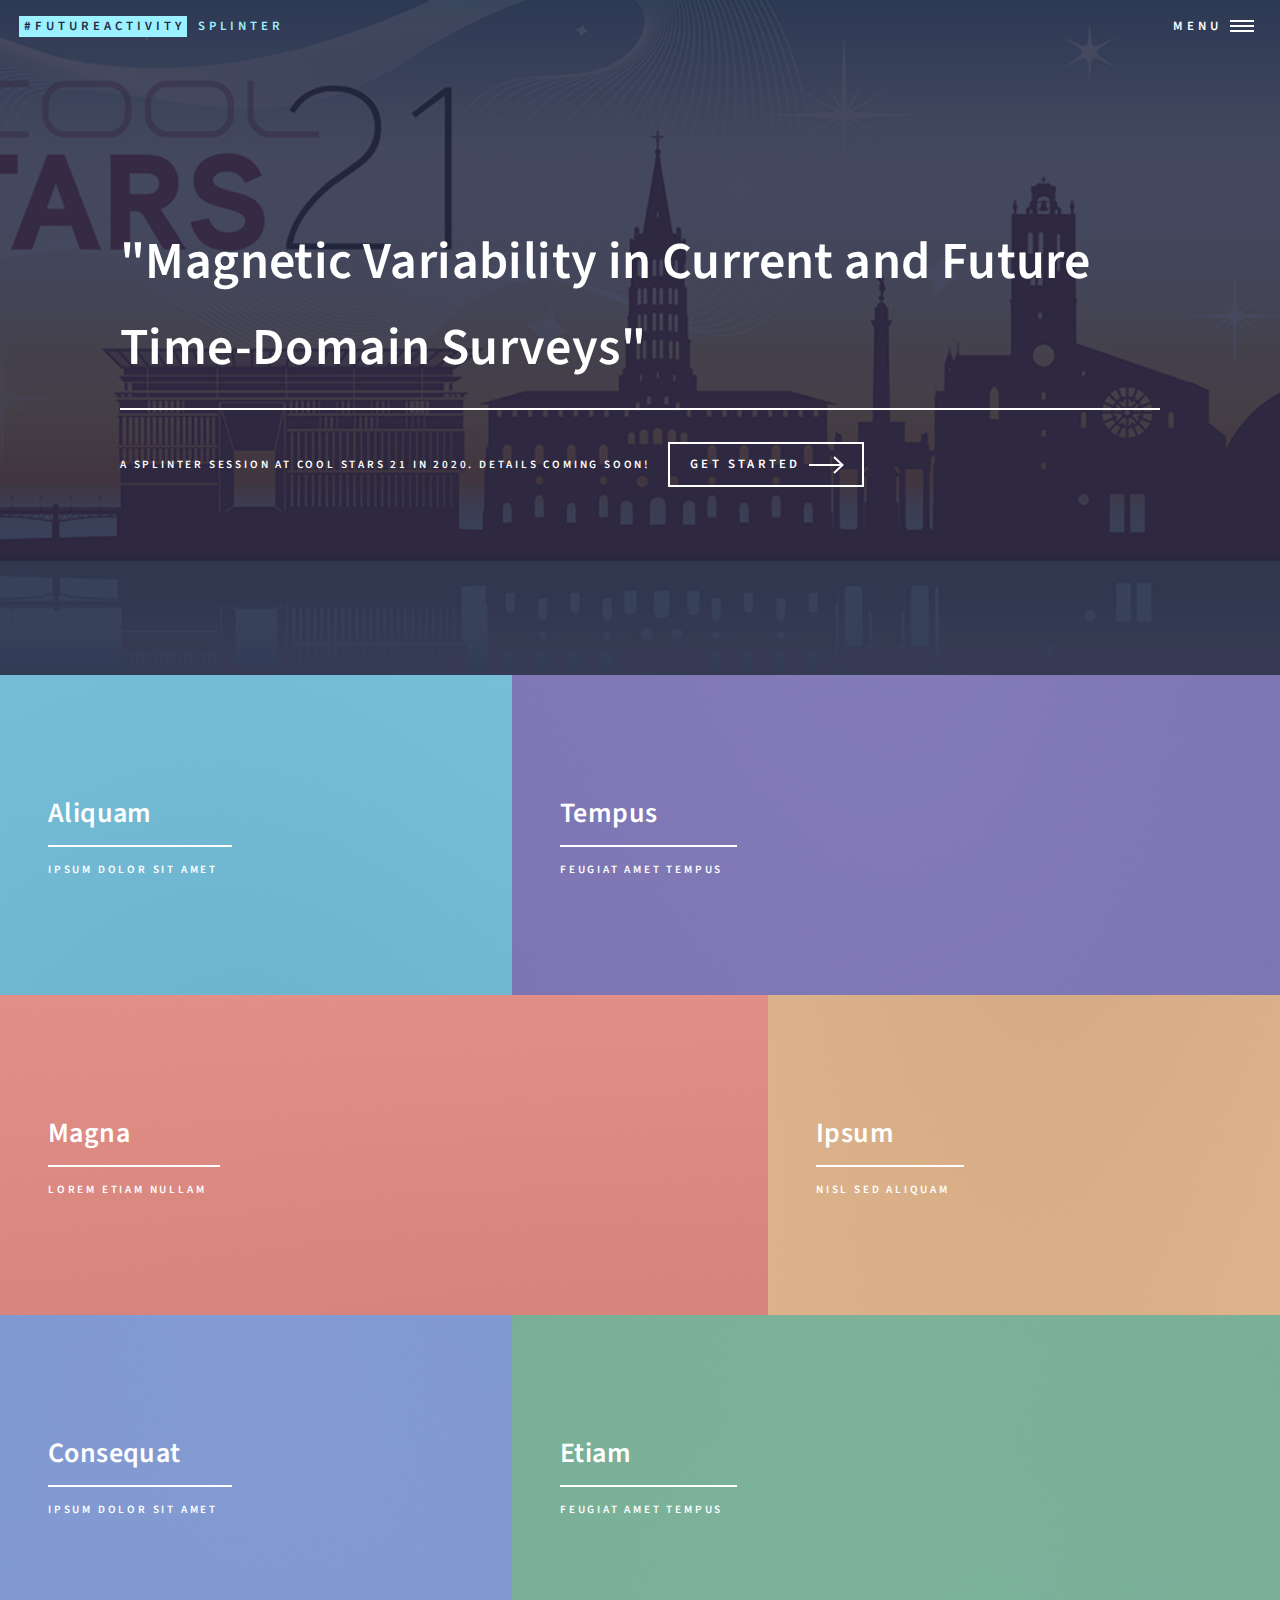
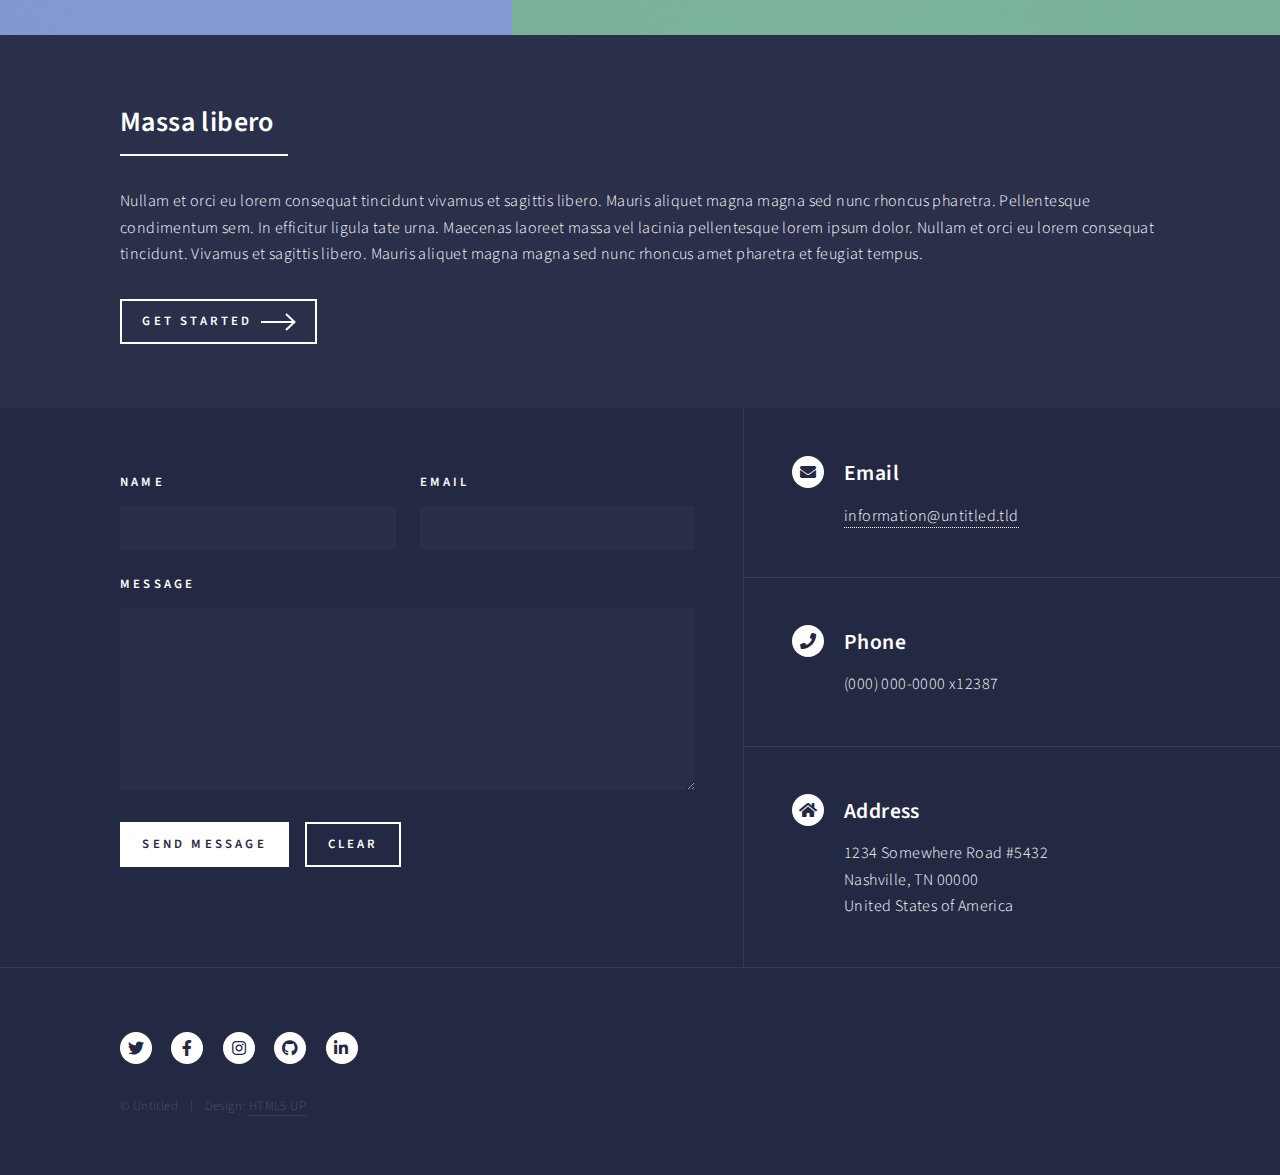
==== commit 28026572: "update links" ====
--- a/index.html
+++ b/index.html
@@ -6,7 +6,7 @@
 -->
 <html>
 	<head>
-		<title>Forty by HTML5 UP</title>
+		<title>Magnetic Variability in Current and Future Time-Domain Surveys</title>
 		<meta charset="utf-8" />
 		<meta name="viewport" content="width=device-width, initial-scale=1, user-scalable=no" />
 		<link rel="stylesheet" href="assets/css/main.css" />
@@ -19,7 +19,7 @@
 
 				<!-- Header -->
 					<header id="header" class="alt">
-						<a href="index.html" class="logo"><strong>Forty</strong> <span>by HTML5 UP</span></a>
+						<a href="index.html" class="logo"><strong>#FutureActivity</strong> <span>Splinter</span></a>
 						<nav>
 							<a href="#menu">Menu</a>
 						</nav>
@@ -29,25 +29,24 @@
 					<nav id="menu">
 						<ul class="links">
 							<li><a href="index.html">Home</a></li>
-							<li><a href="landing.html">Landing</a></li>
-							<li><a href="generic.html">Generic</a></li>
-							<li><a href="elements.html">Elements</a></li>
+							<!-- <li><a href="landing.html">Landing</a></li> -->
+							<li><a href="proposal.html">Session Proposal</a></li>
+							<li><a href="organizers.html">Organizers</a></li>
 						</ul>
-						<ul class="actions stacked">
+						<!-- <ul class="actions stacked">
 							<li><a href="#" class="button primary fit">Get Started</a></li>
 							<li><a href="#" class="button fit">Log In</a></li>
-						</ul>
+						</ul> -->
 					</nav>
 
 				<!-- Banner -->
 					<section id="banner" class="major">
 						<div class="inner">
 							<header class="major">
-								<h1>Hi, my name is Forty</h1>
+								<h1>"Magnetic Variability in Current and Future Time-Domain Surveys"</h1>
 							</header>
 							<div class="content">
-								<p>A responsive site template designed by HTML5 UP<br />
-								and released under the Creative Commons.</p>
+								<p>A Splinter session at Cool Stars 21 in 2020. Details coming soon!</p>
 								<ul class="actions">
 									<li><a href="#one" class="button next scrolly">Get Started</a></li>
 								</ul>
@@ -212,4 +211,4 @@
 			<script src="assets/js/main.js"></script>
 
 	</body>
-</html>+</html>
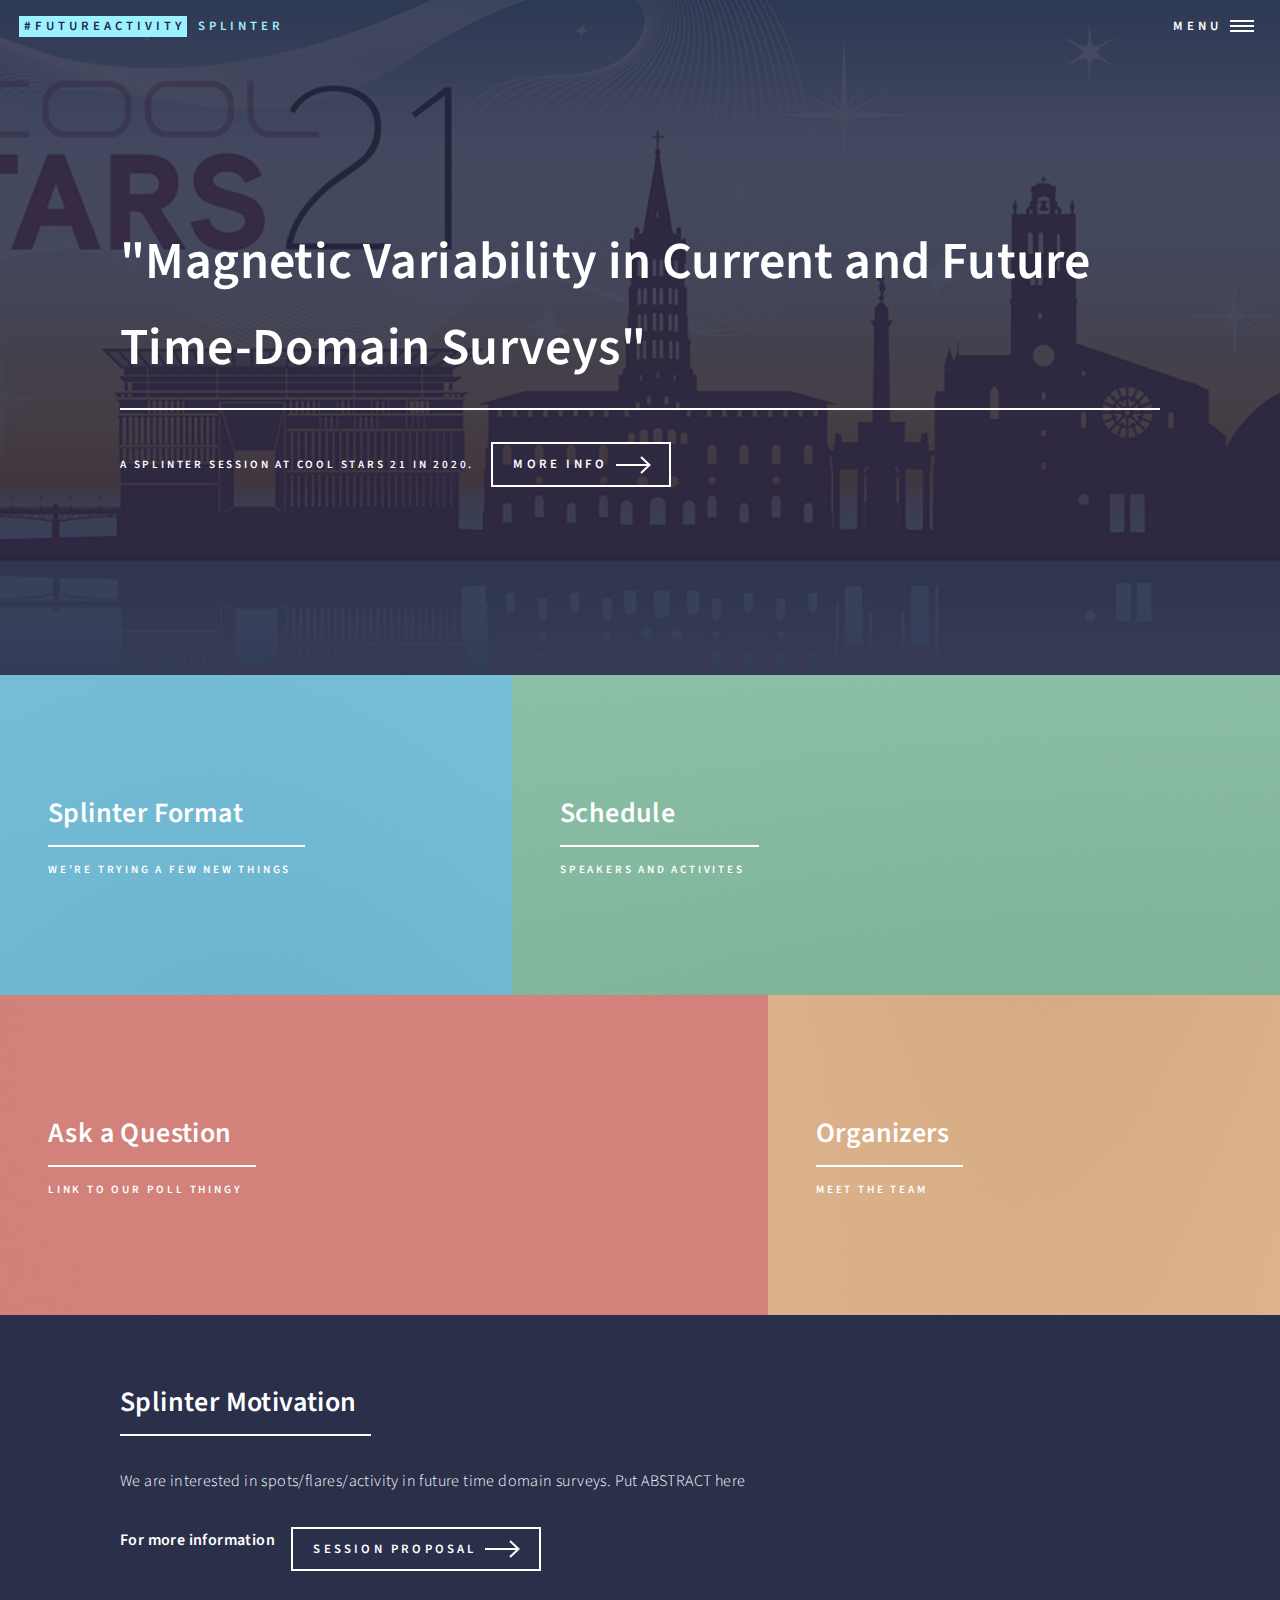
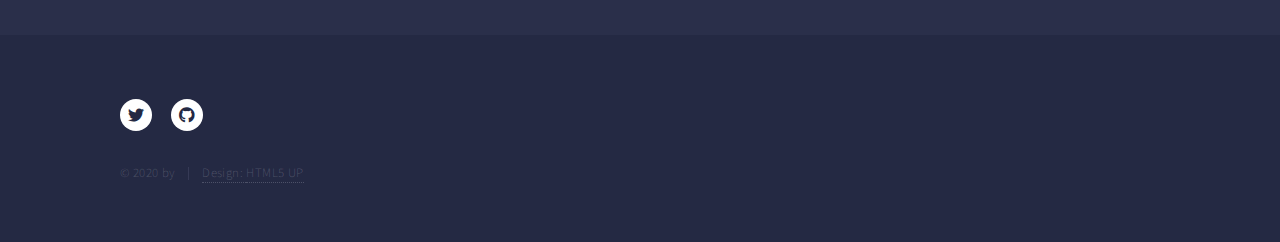
==== commit c71e5212: "index page outlined" ====
--- a/index.html
+++ b/index.html
@@ -46,9 +46,9 @@
 								<h1>"Magnetic Variability in Current and Future Time-Domain Surveys"</h1>
 							</header>
 							<div class="content">
-								<p>A Splinter session at Cool Stars 21 in 2020. Details coming soon!</p>
+								<p>A Splinter session at Cool Stars 21 in 2020.</p>
 								<ul class="actions">
-									<li><a href="#one" class="button next scrolly">Get Started</a></li>
+									<li><a href="#one" class="button next scrolly">More Info</a></li>
 								</ul>
 							</div>
 						</div>
@@ -64,17 +64,8 @@
 										<img src="images/pic01.jpg" alt="" />
 									</span>
 									<header class="major">
-										<h3><a href="landing.html" class="link">Aliquam</a></h3>
-										<p>Ipsum dolor sit amet</p>
-									</header>
-								</article>
-								<article>
-									<span class="image">
-										<img src="images/pic02.jpg" alt="" />
-									</span>
-									<header class="major">
-										<h3><a href="landing.html" class="link">Tempus</a></h3>
-										<p>feugiat amet tempus</p>
+										<h3><a href="landing.html" class="link">Splinter Format</a></h3>
+										<p>We're trying a few new things</p>
 									</header>
 								</article>
 								<article>
@@ -82,8 +73,17 @@
 										<img src="images/pic03.jpg" alt="" />
 									</span>
 									<header class="major">
-										<h3><a href="landing.html" class="link">Magna</a></h3>
-										<p>Lorem etiam nullam</p>
+										<h3><a href="landing.html" class="link">Schedule</a></h3>
+										<p>Speakers and Activites</p>
+									</header>
+								</article>
+								<article>
+									<span class="image">
+										<img src="images/pic05.jpg" alt="" />
+									</span>
+									<header class="major">
+										<h3><a href="landing.html" class="link">Ask a Question</a></h3>
+										<p>Link to our poll thingy</p>
 									</header>
 								</article>
 								<article>
@@ -91,11 +91,11 @@
 										<img src="images/pic04.jpg" alt="" />
 									</span>
 									<header class="major">
-										<h3><a href="landing.html" class="link">Ipsum</a></h3>
-										<p>Nisl sed aliquam</p>
-									</header>
-								</article>
-								<article>
+										<h3><a href="organizers.html" class="link">Organizers</a></h3>
+										<p>Meet the team</p>
+									</header>
+								</article>
+								<!-- <article>
 									<span class="image">
 										<img src="images/pic05.jpg" alt="" />
 									</span>
@@ -111,7 +111,7 @@
 									<header class="major">
 										<h3><a href="landing.html" class="link">Etiam</a></h3>
 										<p>Feugiat amet tempus</p>
-									</header>
+									</header> -->
 								</article>
 							</section>
 
@@ -119,19 +119,20 @@
 							<section id="two">
 								<div class="inner">
 									<header class="major">
-										<h2>Massa libero</h2>
-									</header>
-									<p>Nullam et orci eu lorem consequat tincidunt vivamus et sagittis libero. Mauris aliquet magna magna sed nunc rhoncus pharetra. Pellentesque condimentum sem. In efficitur ligula tate urna. Maecenas laoreet massa vel lacinia pellentesque lorem ipsum dolor. Nullam et orci eu lorem consequat tincidunt. Vivamus et sagittis libero. Mauris aliquet magna magna sed nunc rhoncus amet pharetra et feugiat tempus.</p>
+										<h2>Splinter Motivation</h2>
+									</header>
+									<p>We are interested in spots/flares/activity in future time domain surveys. Put ABSTRACT here</p>
 									<ul class="actions">
-										<li><a href="landing.html" class="button next">Get Started</a></li>
+										 <li><strong>For more information</strong></li><li><a href="proposal.html" class="button next">Session Proposal</a></li>
 									</ul>
 								</div>
+
 							</section>
 
 					</div>
 
 				<!-- Contact -->
-					<section id="contact">
+					<!-- <section id="contact">
 						<div class="inner">
 							<section>
 								<form method="post" action="#">
@@ -181,20 +182,20 @@
 								</section>
 							</section>
 						</div>
-					</section>
+					</section> -->
 
 				<!-- Footer -->
 					<footer id="footer">
 						<div class="inner">
 							<ul class="icons">
-								<li><a href="#" class="icon brands alt fa-twitter"><span class="label">Twitter</span></a></li>
-								<li><a href="#" class="icon brands alt fa-facebook-f"><span class="label">Facebook</span></a></li>
-								<li><a href="#" class="icon brands alt fa-instagram"><span class="label">Instagram</span></a></li>
-								<li><a href="#" class="icon brands alt fa-github"><span class="label">GitHub</span></a></li>
-								<li><a href="#" class="icon brands alt fa-linkedin-in"><span class="label">LinkedIn</span></a></li>
+								<li><a href="https://jradavenport.github.io/timedomain_cs21/organizers.html" class="icon brands alt fa-twitter"><span class="label">Twitter</span></a></li>
+								<!-- <li><a href="#" class="icon brands alt fa-facebook-f"><span class="label">Facebook</span></a></li> -->
+								<!-- <li><a href="#" class="icon brands alt fa-instagram"><span class="label">Instagram</span></a></li> -->
+								<li><a href="https://github.com/jradavenport/timedomain_cs21" class="icon brands alt fa-github"><span class="label">GitHub</span></a></li>
+								<!-- <li><a href="#" class="icon brands alt fa-linkedin-in"><span class="label">LinkedIn</span></a></li> -->
 							</ul>
 							<ul class="copyright">
-								<li>&copy; Untitled</li><li>Design: <a href="https://html5up.net">HTML5 UP</a></li>
+								<li>&copy; 2020 by <a href="https://jradavenport.github.io/timedomain_cs21/organizers.html" the Organizers</a> </li><li>Design: <a href="https://html5up.net">HTML5 UP</a></li>
 							</ul>
 						</div>
 					</footer>
--- a/assets/css/main.css
+++ b/assets/css/main.css
@@ -2835,7 +2835,7 @@
 			}
 
 			.tiles article:nth-child(6n - 4):before {
-				background-color: #8d82c4;
+				background-color: #87c5a4;
 			}
 
 			.tiles article:nth-child(6n - 3):before {
@@ -3949,4 +3949,4 @@
 			transform: none;
 			opacity: 1;
 			visibility: visible;
-		}+		}
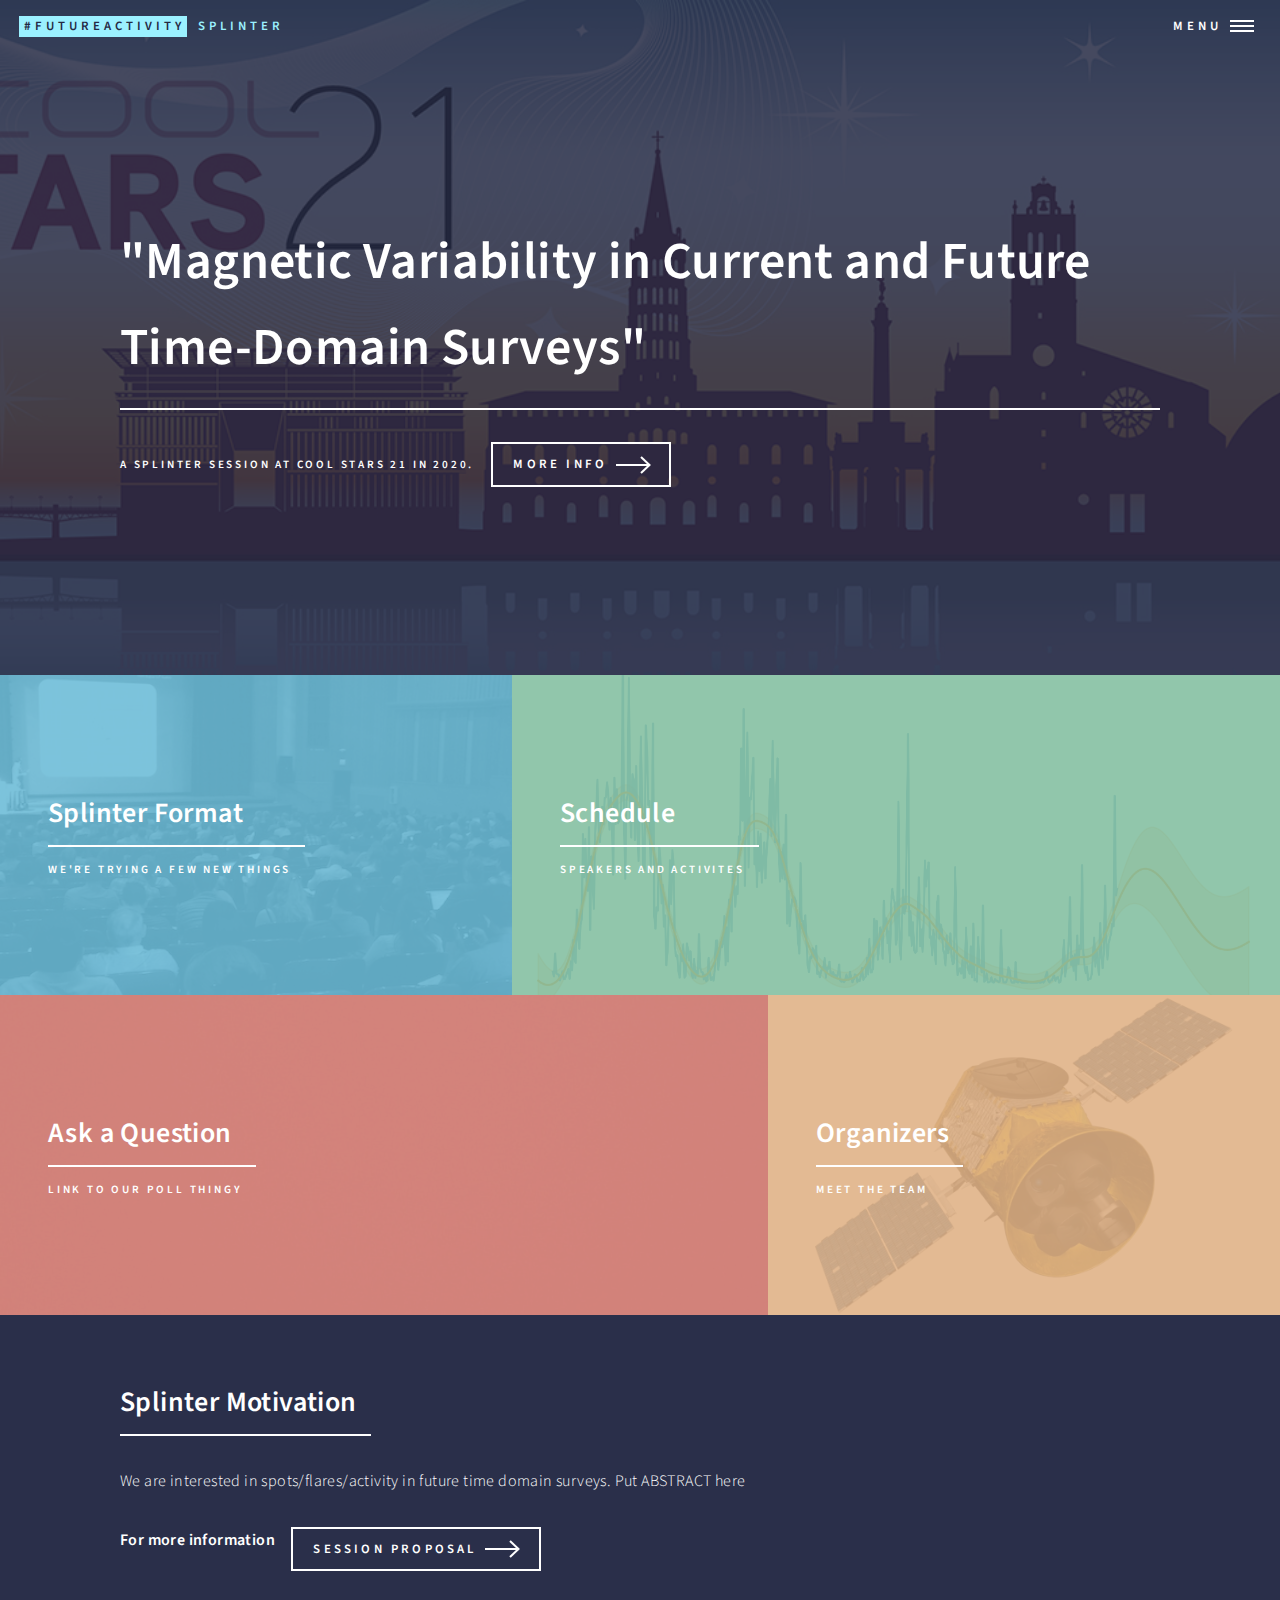
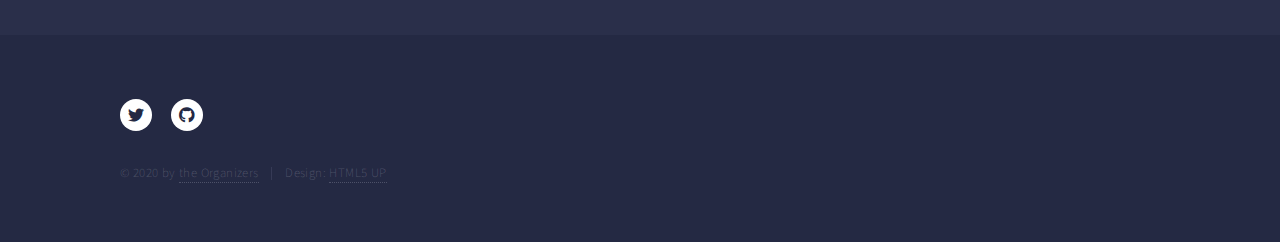
==== commit 9d75a25c: "add some images" ====
--- a/index.html
+++ b/index.html
@@ -32,6 +32,8 @@
 							<!-- <li><a href="landing.html">Landing</a></li> -->
 							<li><a href="proposal.html">Session Proposal</a></li>
 							<li><a href="organizers.html">Organizers</a></li>
+							<li><a href="#" class="button fit">Apply!</a></li>
+
 						</ul>
 						<!-- <ul class="actions stacked">
 							<li><a href="#" class="button primary fit">Get Started</a></li>
@@ -61,7 +63,7 @@
 							<section id="one" class="tiles">
 								<article>
 									<span class="image">
-										<img src="images/pic01.jpg" alt="" />
+										<img src="images/talks.JPG" alt="" />
 									</span>
 									<header class="major">
 										<h3><a href="landing.html" class="link">Splinter Format</a></h3>
@@ -70,7 +72,7 @@
 								</article>
 								<article>
 									<span class="image">
-										<img src="images/pic03.jpg" alt="" />
+										<img src="images/cycle.png" alt="" />
 									</span>
 									<header class="major">
 										<h3><a href="landing.html" class="link">Schedule</a></h3>
@@ -88,7 +90,7 @@
 								</article>
 								<article>
 									<span class="image">
-										<img src="images/pic04.jpg" alt="" />
+										<img src="images/tess.jpg" alt="" />
 									</span>
 									<header class="major">
 										<h3><a href="organizers.html" class="link">Organizers</a></h3>
@@ -195,7 +197,7 @@
 								<!-- <li><a href="#" class="icon brands alt fa-linkedin-in"><span class="label">LinkedIn</span></a></li> -->
 							</ul>
 							<ul class="copyright">
-								<li>&copy; 2020 by <a href="https://jradavenport.github.io/timedomain_cs21/organizers.html" the Organizers</a> </li><li>Design: <a href="https://html5up.net">HTML5 UP</a></li>
+								<li>&copy; 2020 by <a href="https://jradavenport.github.io/timedomain_cs21/organizers.html"> the Organizers</a> </li><li>Design: <a href="https://html5up.net">HTML5 UP</a></li>
 							</ul>
 						</div>
 					</footer>
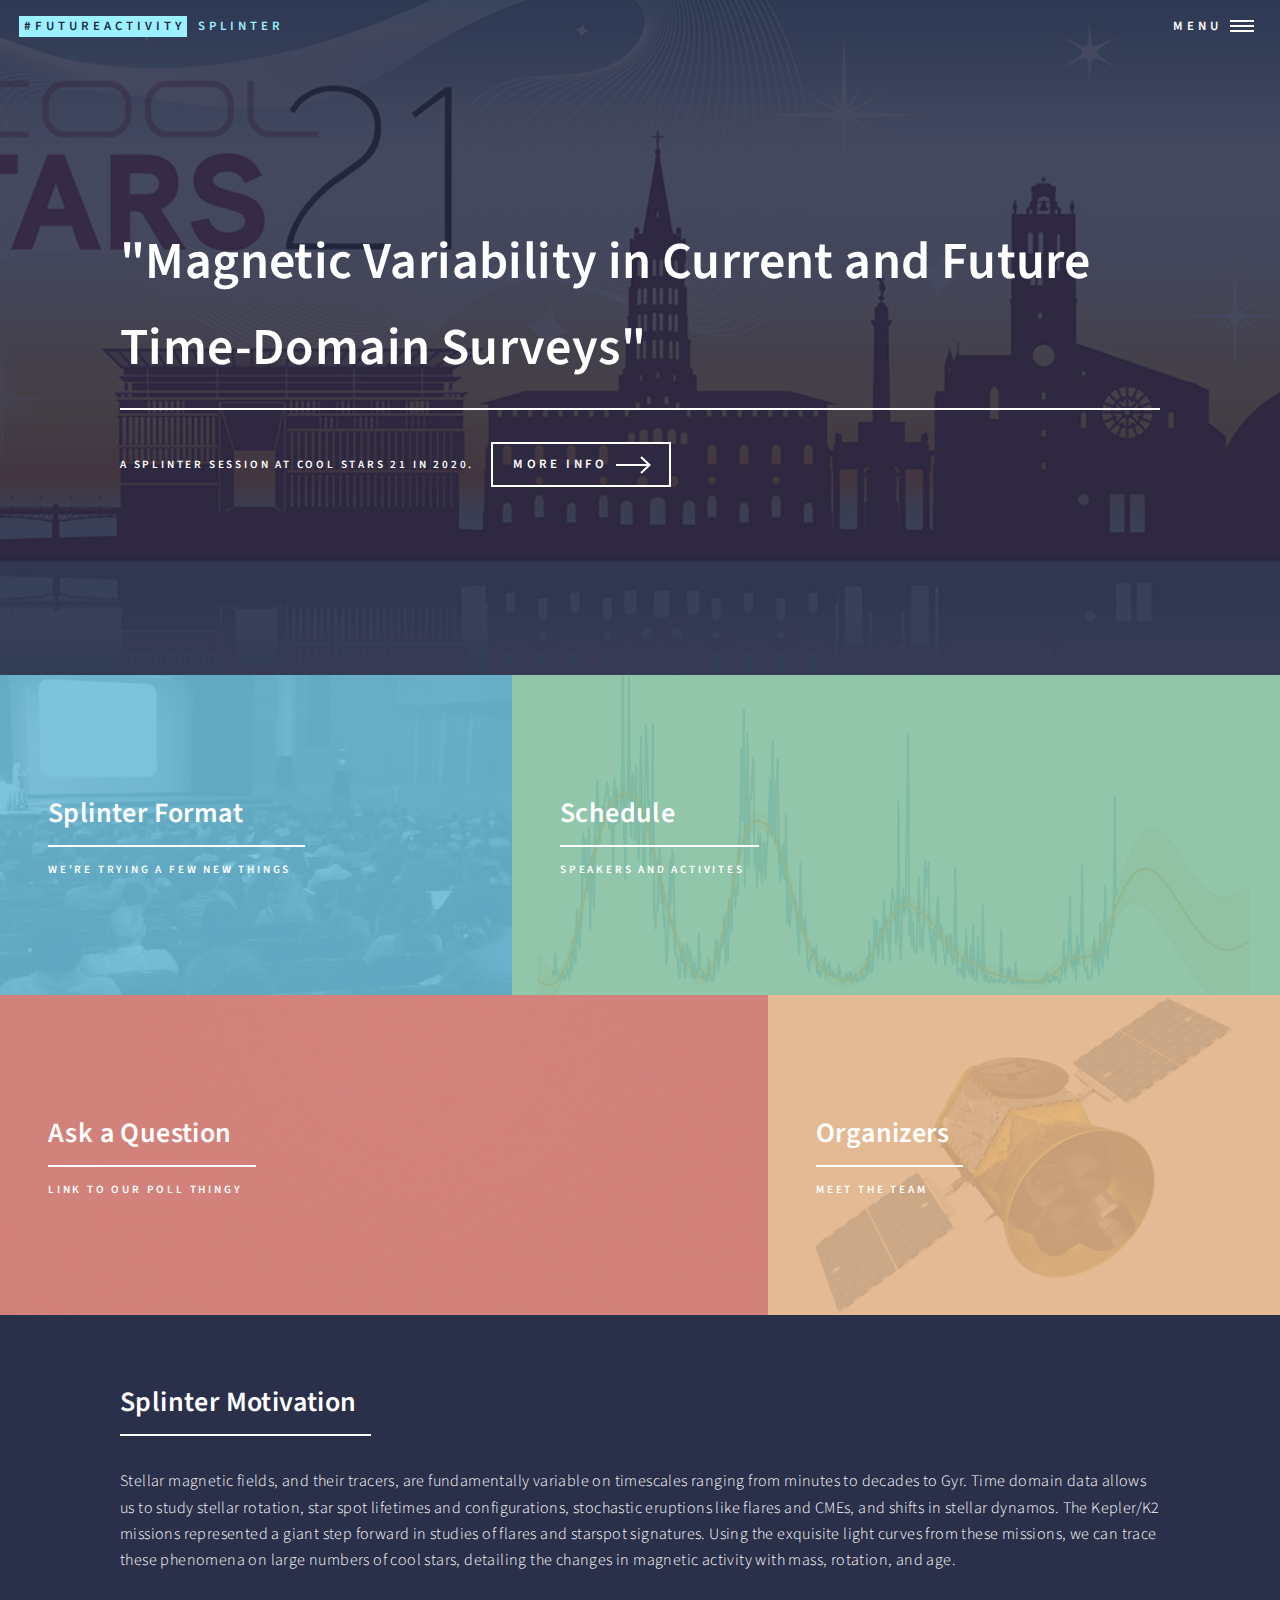
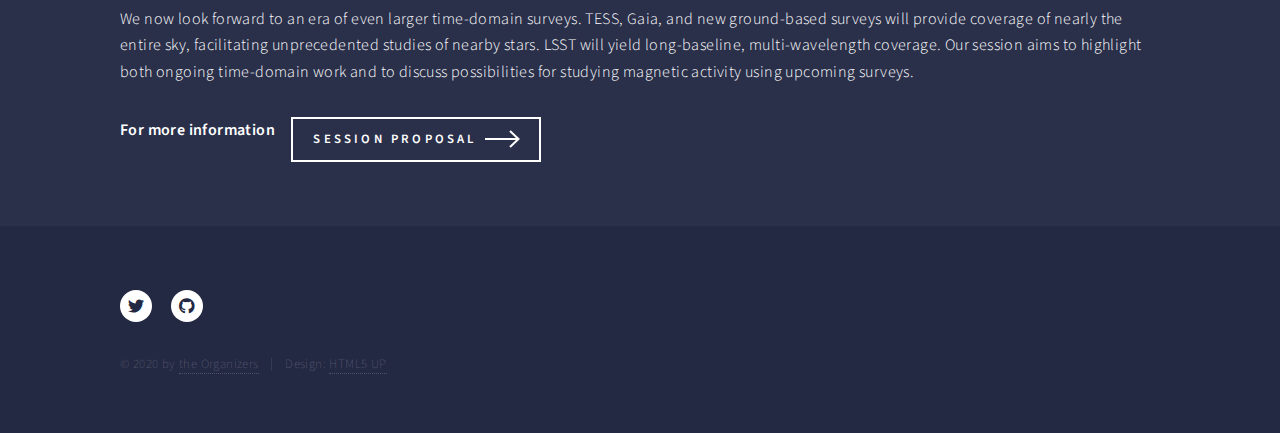
==== commit 505f7b28: "Added abstract" ====
--- a/index.html
+++ b/index.html
@@ -29,7 +29,8 @@
 					<nav id="menu">
 						<ul class="links">
 							<li><a href="index.html">Home</a></li>
-							<!-- <li><a href="landing.html">Landing</a></li> -->
+							<li><a href="content.html#format">Splinter Format</a></li>
+							<li><a href="content.html#schedule">Schedule</a></li>
 							<li><a href="proposal.html">Session Proposal</a></li>
 							<li><a href="organizers.html">Organizers</a></li>
 							<li><a href="#" class="button fit">Apply!</a></li>
@@ -66,7 +67,7 @@
 										<img src="images/talks.JPG" alt="" />
 									</span>
 									<header class="major">
-										<h3><a href="landing.html" class="link">Splinter Format</a></h3>
+										<h3><a href="content.html#format" class="link">Splinter Format</a></h3>
 										<p>We're trying a few new things</p>
 									</header>
 								</article>
@@ -75,7 +76,7 @@
 										<img src="images/cycle.png" alt="" />
 									</span>
 									<header class="major">
-										<h3><a href="landing.html" class="link">Schedule</a></h3>
+										<h3><a href="content.html#schedule" class="link">Schedule</a></h3>
 										<p>Speakers and Activites</p>
 									</header>
 								</article>
@@ -84,7 +85,7 @@
 										<img src="images/pic05.jpg" alt="" />
 									</span>
 									<header class="major">
-										<h3><a href="landing.html" class="link">Ask a Question</a></h3>
+										<h3><a href="#" class="link">Ask a Question</a></h3>
 										<p>Link to our poll thingy</p>
 									</header>
 								</article>
@@ -123,7 +124,25 @@
 									<header class="major">
 										<h2>Splinter Motivation</h2>
 									</header>
-									<p>We are interested in spots/flares/activity in future time domain surveys. Put ABSTRACT here</p>
+									<p>Stellar magnetic fields, and their tracers, are fundamentally variable on timescales 
+										ranging from minutes to decades to Gyr. Time domain data allows us to study 
+										stellar rotation, star spot lifetimes and configurations, stochastic eruptions 
+										like flares and CMEs, and shifts in stellar dynamos. The Kepler/K2 missions 
+										represented a giant step forward in studies of flares and 
+										starspot signatures.  Using the exquisite light curves from these missions, we can 
+										trace these phenomena on large numbers of cool stars, detailing 
+										the changes in magnetic activity with mass, rotation, and age. 
+									</p>
+									
+									<p>	We now look forward to an era of even larger time-domain surveys.
+										TESS, Gaia, and new ground-based surveys will provide coverage of nearly the entire sky, 
+										facilitating unprecedented studies of nearby stars.  
+										LSST will yield long-baseline, multi-wavelength coverage. 
+										Our session aims to highlight both ongoing time-domain work and to discuss  
+										possibilities for studying magnetic activity using upcoming surveys. 
+									</p>
+
+									
 									<ul class="actions">
 										 <li><strong>For more information</strong></li><li><a href="proposal.html" class="button next">Session Proposal</a></li>
 									</ul>
